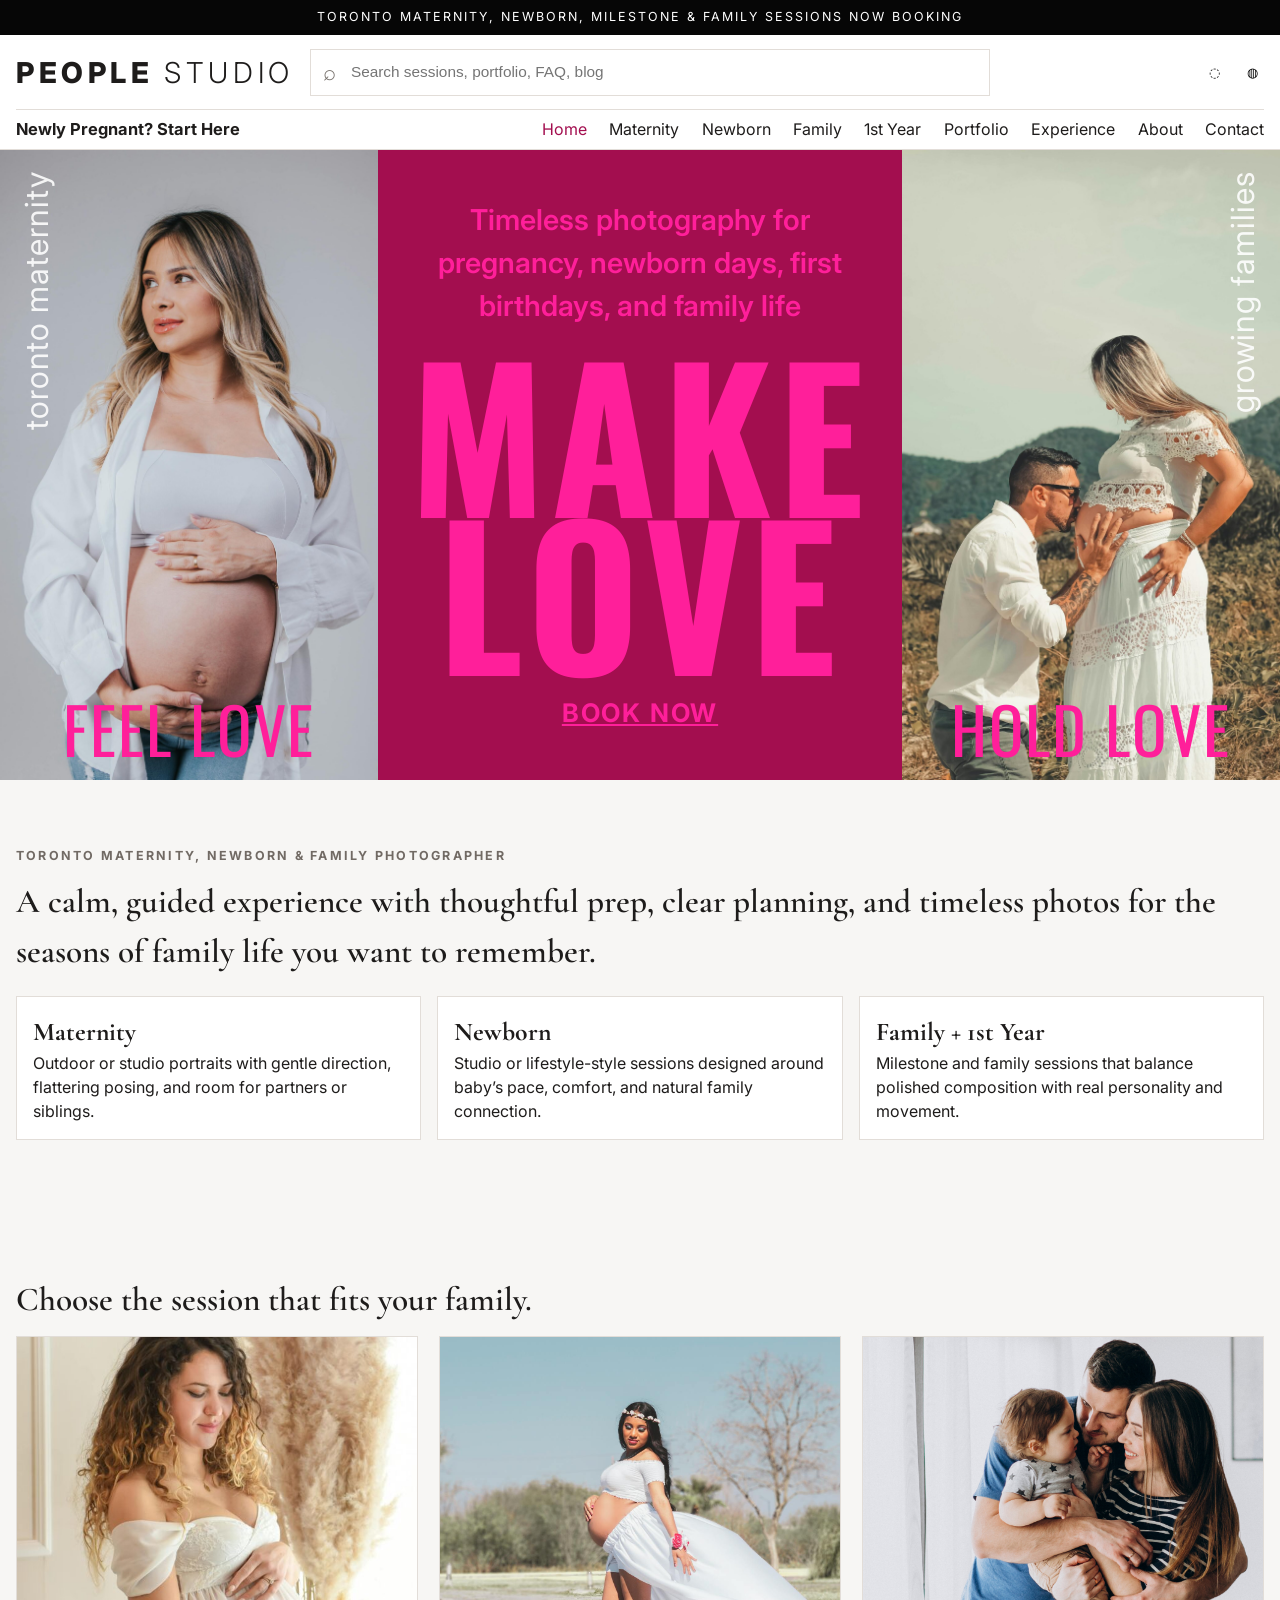
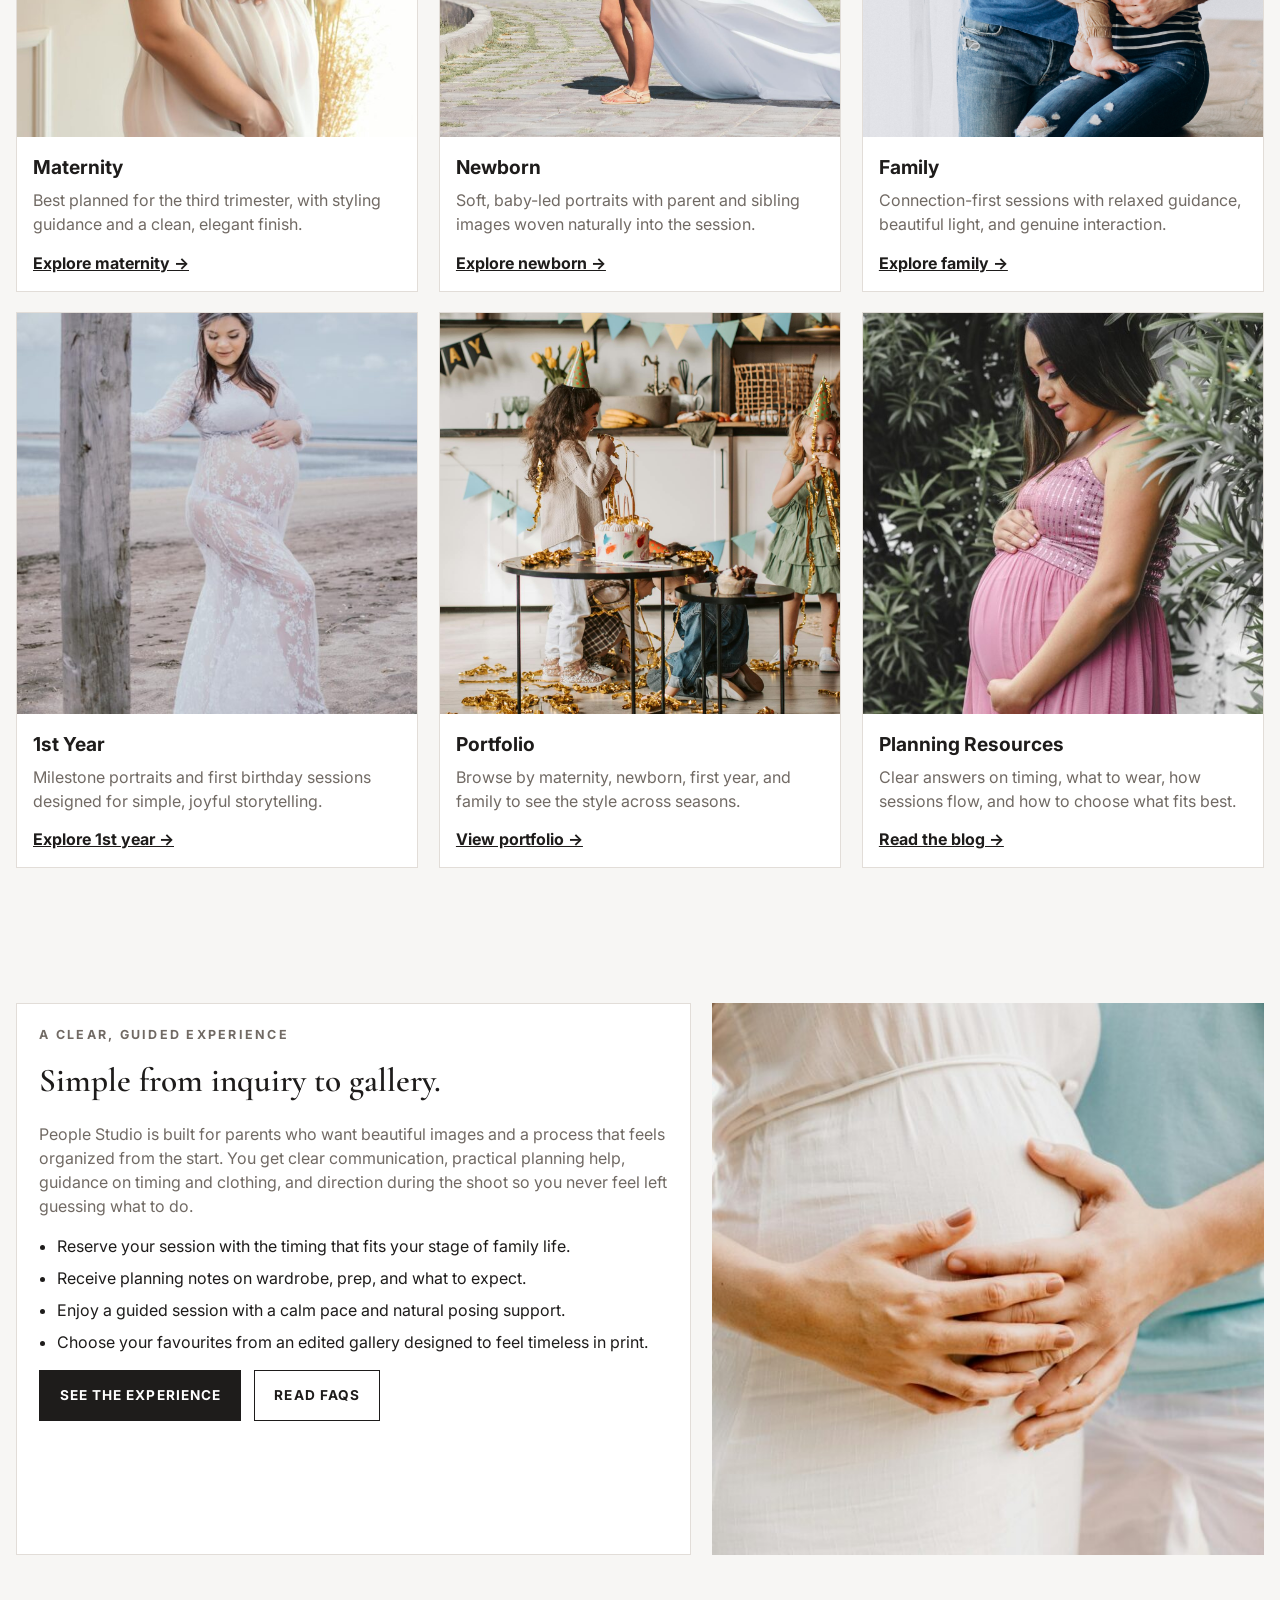
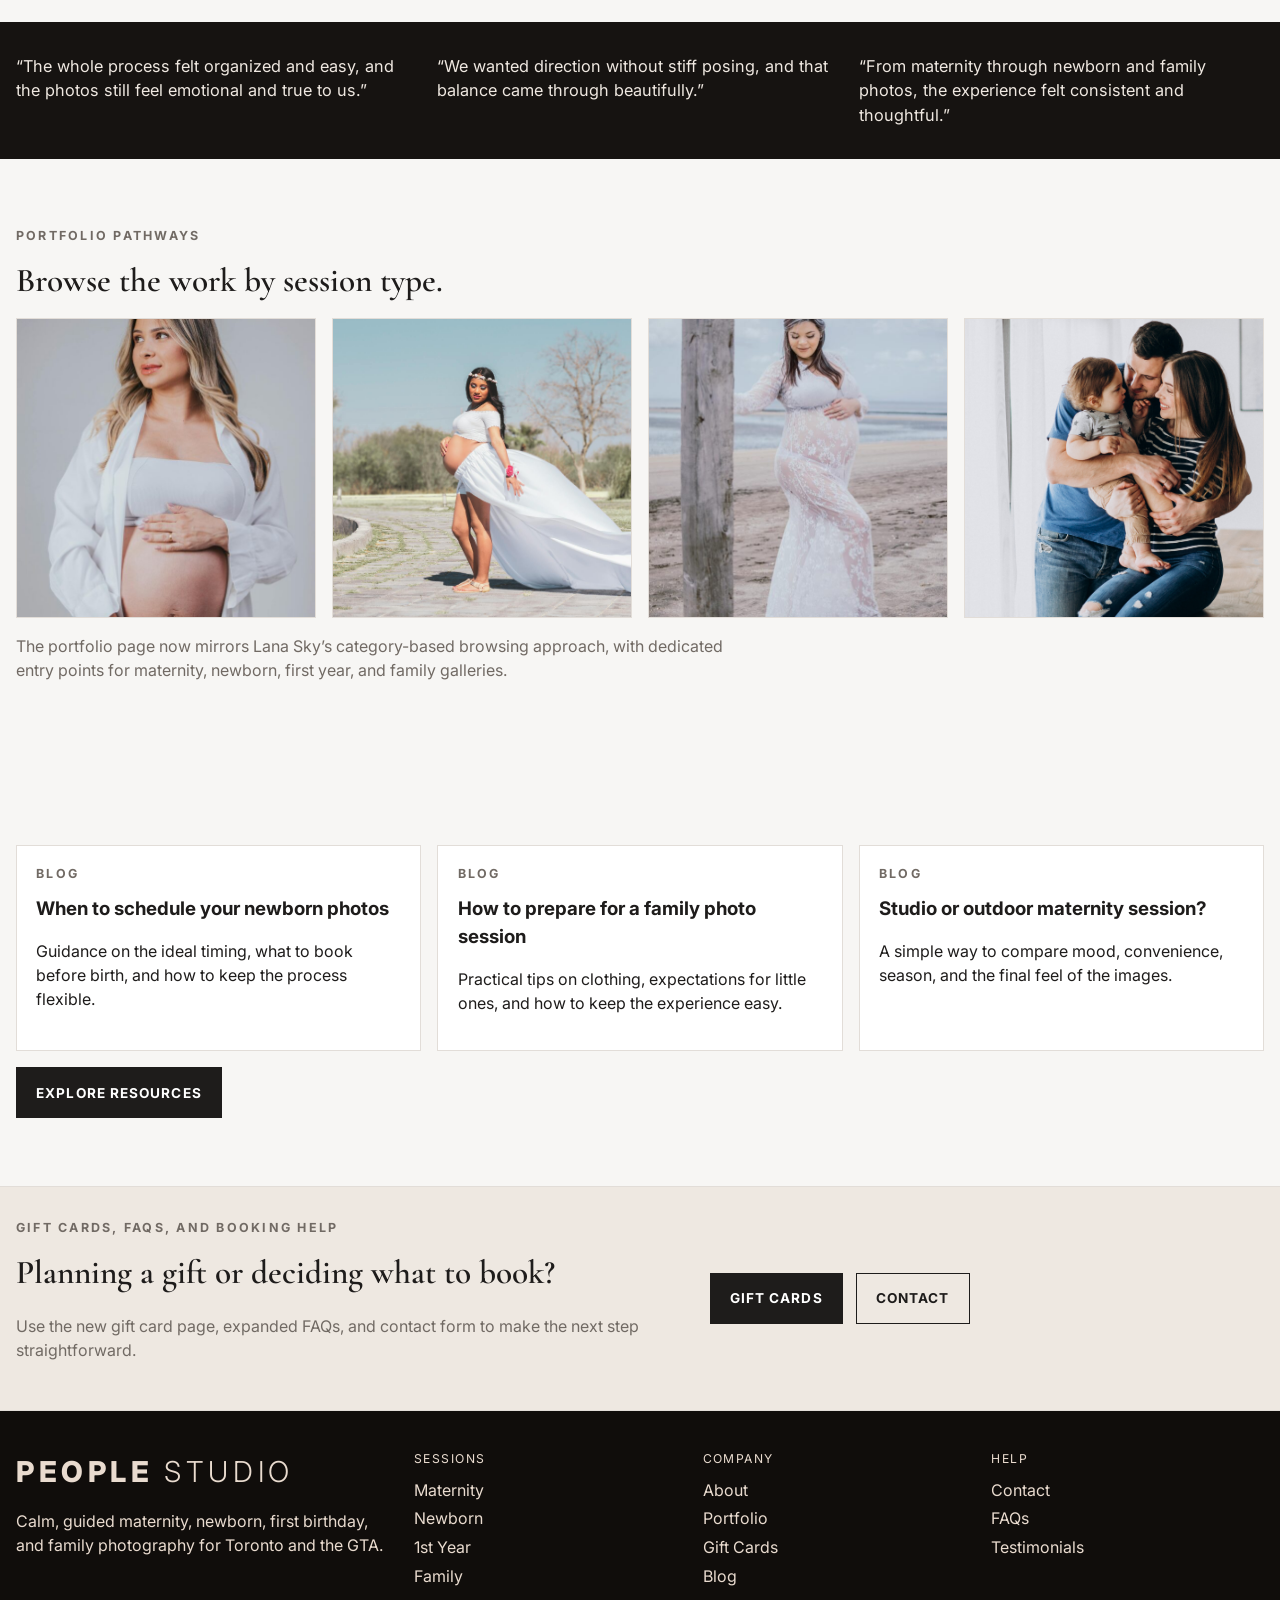
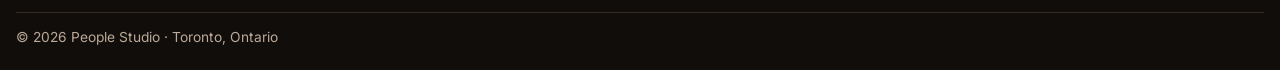
==== index.html @ 86d8a1f9 "initial commit" ====
<!doctype html>
<html lang="en">
<head>
  <meta charset="utf-8">
  <meta name="viewport" content="width=device-width,initial-scale=1">
  <title>People Studio | Toronto Maternity, Newborn & Family Photography</title>
  <link rel="preconnect" href="https://fonts.googleapis.com">
  <link rel="preconnect" href="https://fonts.gstatic.com" crossorigin>
  <link href="https://fonts.googleapis.com/css2?family=Cormorant+Garamond:wght@500;600;700&family=Inter:wght@400;500;600;700;800&family=Oswald:wght@500;600;700&display=swap" rel="stylesheet">
  <link rel="stylesheet" href="style.css">
</head>
<body>
<a class="skip-link" href="#main">Skip to content</a>
<div class="announcement">Toronto maternity, newborn, milestone & family sessions now booking</div>
<header class="site-header">
  <div class="container site-header__top">
    <a class="logo" href="index.html">People <span>Studio</span></a>
    <div class="search-wrap"><input type="search" placeholder="Search sessions, portfolio, FAQ, blog"></div>
    <div class="header-icons" aria-label="Quick links">
      <button aria-label="Account">◌</button>
      <button aria-label="Inquiries">◍</button>
    </div>
    <button class="nav-toggle" type="button" data-nav-toggle aria-expanded="false" aria-controls="mobile-nav">☰</button>
  </div>
  <div class="container site-header__bottom">
    <a class="start-here" href="experience.html">Newly Pregnant? Start Here</a>
    <nav class="primary-nav" aria-label="Primary"><a aria-current="page" href="index.html">Home</a><a href="maternity.html">Maternity</a><a href="newborn.html">Newborn</a><a href="family.html">Family</a><a href="first-birthday.html">1st Year</a><a href="portfolio.html">Portfolio</a><a href="experience.html">Experience</a><a href="about.html">About</a><a href="contact.html">Contact</a></nav>
  </div>
  <nav class="container mobile-nav" id="mobile-nav" data-mobile-nav aria-label="Mobile"><a href="index.html">Home</a><a href="maternity.html">Maternity</a><a href="newborn.html">Newborn</a><a href="family.html">Family</a><a href="first-birthday.html">1st Year</a><a href="portfolio.html">Portfolio</a><a href="experience.html">Experience</a><a href="about.html">About</a><a href="contact.html">Contact</a></nav>
</header>
<main id="main">

  <section class="mobile-hero" aria-label="Featured portraits" data-mobile-hero>
    <article class="mobile-hero__slide is-active" data-mobile-slide>
      <img src="assets/peoplestudiomaternityheader-1-scaled.jpg" alt="Expecting mother in ribbed dress">
      <div class="mobile-hero__overlay"><p class="mobile-hero__title">Feel Love</p><a href="contact.html">Book now</a></div>
    </article>
    <article class="mobile-hero__slide" data-mobile-slide>
      <img src="assets/peoplestudiomaternityheader-7-scaled.jpg" alt="Mother holding baby in blue dress">
      <div class="mobile-hero__overlay"><p class="mobile-hero__title">Hold Love</p><a href="contact.html">Book now</a></div>
    </article>
    <div class="mobile-hero__dots" aria-hidden="true"><span class="is-active" data-mobile-dot></span><span data-mobile-dot></span></div>
  </section>
  <section class="hero-triptych">
    <article class="hero-panel">
      <img src="assets/peoplestudiomaternityheader-1-scaled.jpg" alt="Maternity portrait of expecting mother">
      <span class="hero-side-label left">Toronto maternity</span>
      <div class="hero-bottom">Feel Love</div>
    </article>
    <article class="hero-center">
      <div class="hero-center__inner">
        <div class="hero-kicker">Timeless photography for pregnancy, newborn days, first birthdays, and family life</div>
        <h1 class="hero-title">Make<br>Love</h1>
        <a class="hero-cta" href="contact.html">Book now</a>
      </div>
    </article>
    <article class="hero-panel">
      <img src="assets/peoplestudiomaternityheader-7-scaled.jpg" alt="Mother holding toddler in flowing blue dress">
      <span class="hero-side-label right">Growing families</span>
      <div class="hero-bottom">Hold Love</div>
    </article>
  </section>
  <section class="section">
    <div class="container">
      <p class="kicker">Toronto maternity, newborn & family photographer</p>
      <h2 class="section-title">A calm, guided experience with thoughtful prep, clear planning, and timeless photos for the seasons of family life you want to remember.</h2>
      <div class="stats">
        <div class="stat"><strong>Maternity</strong> Outdoor or studio portraits with gentle direction, flattering posing, and room for partners or siblings.</div>
        <div class="stat"><strong>Newborn</strong> Studio or lifestyle-style sessions designed around baby’s pace, comfort, and natural family connection.</div>
        <div class="stat"><strong>Family + 1st Year</strong> Milestone and family sessions that balance polished composition with real personality and movement.</div>
      </div>
    </div>
  </section>
  <section class="section"><div class="container"><h2 class="section-title">Choose the session that fits your family.</h2><div class="service-grid">
    <article class="service-card"><img src="assets/peoplestudiomaternityheader-6-600x600.jpg" alt="Maternity photography"><div class="service-card__body"><h3>Maternity</h3><p>Best planned for the third trimester, with styling guidance and a clean, elegant finish.</p><a class="inline-link" href="maternity.html">Explore maternity →</a></div></article>
    <article class="service-card"><img src="assets/peoplestudiophotomain-2.jpg" alt="Newborn photography"><div class="service-card__body"><h3>Newborn</h3><p>Soft, baby-led portraits with parent and sibling images woven naturally into the session.</p><a class="inline-link" href="newborn.html">Explore newborn →</a></div></article>
    <article class="service-card"><img src="assets/peoplestudiofamily-32.jpg" alt="Family photography"><div class="service-card__body"><h3>Family</h3><p>Connection-first sessions with relaxed guidance, beautiful light, and genuine interaction.</p><a class="inline-link" href="family.html">Explore family →</a></div></article>
  </div><div class="service-grid" style="margin-top:1.3rem">
    <article class="service-card"><img src="assets/maternitypeoplestudio-3-600x600.jpg" alt="First birthday session"><div class="service-card__body"><h3>1st Year</h3><p>Milestone portraits and first birthday sessions designed for simple, joyful storytelling.</p><a class="inline-link" href="first-birthday.html">Explore 1st year →</a></div></article>
    <article class="service-card"><img src="assets/peoplestudiofamilyphotos-2.jpg" alt="Portfolio gallery"><div class="service-card__body"><h3>Portfolio</h3><p>Browse by maternity, newborn, first year, and family to see the style across seasons.</p><a class="inline-link" href="portfolio.html">View portfolio →</a></div></article>
    <article class="service-card"><img src="assets/maternitypeoplestudio-4-600x600.jpg" alt="Planning guide"><div class="service-card__body"><h3>Planning Resources</h3><p>Clear answers on timing, what to wear, how sessions flow, and how to choose what fits best.</p><a class="inline-link" href="blog.html">Read the blog →</a></div></article>
  </div></div></section>
  <section class="section"><div class="container split"><article class="panel"><p class="kicker">A clear, guided experience</p><h2 class="section-title">Simple from inquiry to gallery.</h2><p>People Studio is built for parents who want beautiful images and a process that feels organized from the start. You get clear communication, practical planning help, guidance on timing and clothing, and direction during the shoot so you never feel left guessing what to do.</p><ul class="bullets"><li>Reserve your session with the timing that fits your stage of family life.</li><li>Receive planning notes on wardrobe, prep, and what to expect.</li><li>Enjoy a guided session with a calm pace and natural posing support.</li><li>Choose your favourites from an edited gallery designed to feel timeless in print.</li></ul><div class="btn-row" style="margin-top:1rem"><a class="btn" href="experience.html">See the experience</a><a class="btn-secondary" href="faq.html">Read FAQs</a></div></article><img src="assets/peoplestudiomaternityheader-4-600x600.jpg" alt="People Studio photography experience"></div></section>
  <section class="quote-band"><div class="container quote-grid"><blockquote>“The whole process felt organized and easy, and the photos still feel emotional and true to us.”</blockquote><blockquote>“We wanted direction without stiff posing, and that balance came through beautifully.”</blockquote><blockquote>“From maternity through newborn and family photos, the experience felt consistent and thoughtful.”</blockquote></div></section>
  <section class="section"><div class="container"><p class="kicker">Portfolio pathways</p><h2 class="section-title">Browse the work by session type.</h2><div class="gallery-strip"><a href="portfolio.html"><img src="assets/peoplestudiomaternityheader-1-600x600.jpg" alt="Maternity portfolio"></a><a href="portfolio.html"><img src="assets/peoplestudiophotomain-2.jpg" alt="Newborn portfolio"></a><a href="portfolio.html"><img src="assets/maternitypeoplestudio-3-600x600.jpg" alt="First year portfolio"></a><a href="portfolio.html"><img src="assets/peoplestudiofamily-32.jpg" alt="Family portfolio"></a></div><p class="section-copy" style="margin-top:1rem">The portfolio page now mirrors Lana Sky’s category-based browsing approach, with dedicated entry points for maternity, newborn, first year, and family galleries.</p></div></section>
  <section class="section"><div class="container blog-grid"><article class="blog-card"><p class="kicker">Blog</p><h3>When to schedule your newborn photos</h3><p>Guidance on the ideal timing, what to book before birth, and how to keep the process flexible.</p></article><article class="blog-card"><p class="kicker">Blog</p><h3>How to prepare for a family photo session</h3><p>Practical tips on clothing, expectations for little ones, and how to keep the experience easy.</p></article><article class="blog-card"><p class="kicker">Blog</p><h3>Studio or outdoor maternity session?</h3><p>A simple way to compare mood, convenience, season, and the final feel of the images.</p></article></div><div class="container btn-row" style="margin-top:1rem"><a class="btn" href="blog.html">Explore resources</a></div></section>
  <section class="cta-band"><div class="container"><div><p class="kicker">Gift cards, FAQs, and booking help</p><h2 class="section-title">Planning a gift or deciding what to book?</h2><p class="muted">Use the new gift card page, expanded FAQs, and contact form to make the next step straightforward.</p></div><div class="btn-row"><a class="btn" href="gift-cards.html">Gift cards</a><a class="btn-secondary" href="contact.html">Contact</a></div></div></section>

</main>
<footer class="site-footer">
  <div class="container footer-grid">
    <div>
      <a class="logo" href="index.html">People <span>Studio</span></a>
      <p>Calm, guided maternity, newborn, first birthday, and family photography for Toronto and the GTA.</p>
    </div>
    <div>
      <p class="footer-title">Sessions</p>
      <a class="footer-link" href="maternity.html">Maternity</a>
      <a class="footer-link" href="newborn.html">Newborn</a>
      <a class="footer-link" href="first-birthday.html">1st Year</a>
      <a class="footer-link" href="family.html">Family</a>
    </div>
    <div>
      <p class="footer-title">Company</p>
      <a class="footer-link" href="about.html">About</a>
      <a class="footer-link" href="portfolio.html">Portfolio</a>
      <a class="footer-link" href="gift-cards.html">Gift Cards</a>
      <a class="footer-link" href="blog.html">Blog</a>
    </div>
    <div>
      <p class="footer-title">Help</p>
      <a class="footer-link" href="contact.html">Contact</a>
      <a class="footer-link" href="faq.html">FAQs</a>
      <a class="footer-link" href="testimonials.html">Testimonials</a>
    </div>
  </div>
  <div class="container footer-bottom">© 2026 People Studio · Toronto, Ontario</div>
</footer>
<script src="app.js"></script>
</body>
</html>
---- style.css ----
:root {
  --bg: #f7f6f4;
  --surface: #ffffff;
  --text: #1e1c1b;
  --muted: #716a64;
  --line: #e2ddd8;
  --black: #060606;
  --hero: #a30e4f;
  --hero-accent: #ff1f9a;
  --max: 1380px;
  --font-ui: "Inter", "Helvetica Neue", Arial, sans-serif;
  --font-display: "Oswald", "Arial Narrow", sans-serif;
}

* { box-sizing: border-box; }
html, body { margin: 0; padding: 0; }
body {
  font-family: var(--font-ui);
  color: var(--text);
  background: var(--bg);
  line-height: 1.5;
}
img { width: 100%; display: block; object-fit: cover; }
a { color: inherit; text-decoration: none; }

.container { width: min(calc(100% - 2rem), var(--max)); margin: 0 auto; }

.skip-link {
  position: absolute;
  left: -9999px;
  top: 0;
  background: #fff;
  color: #000;
  padding: .5rem .75rem;
}
.skip-link:focus { left: .5rem; z-index: 200; }

.announcement {
  background: var(--black);
  color: #fff;
  text-align: center;
  font-size: .78rem;
  letter-spacing: .16em;
  text-transform: uppercase;
  padding: .52rem .8rem;
}

.site-header { background: #fff; border-bottom: 1px solid var(--line); position: sticky; top: 0; z-index: 50; }
.site-header__top {
  display: grid;
  grid-template-columns: auto 1fr auto;
  gap: 1rem;
  align-items: center;
  min-height: 4.6rem;
}
.logo {
  font-size: 1.8rem;
  font-weight: 800;
  letter-spacing: .16em;
  text-transform: uppercase;
  white-space: nowrap;
}
.logo span { font-weight: 300; }
.search-wrap { position: relative; max-width: 680px; width: 100%; }
.search-wrap input {
  width: 100%;
  border: 1px solid var(--line);
  padding: .85rem 1rem .85rem 2.5rem;
  font-size: .96rem;
}
.search-wrap::before {
  content: "⌕";
  position: absolute;
  left: .82rem;
  top: .44rem;
  font-size: 1.35rem;
  color: #76706b;
}
.header-icons { display: flex; gap: .95rem; font-size: 1.2rem; }
.header-icons button { border: 0; background: transparent; cursor: pointer; }

.site-header__bottom {
  display: flex;
  justify-content: space-between;
  align-items: center;
  min-height: 2.5rem;
  border-top: 1px solid var(--line);
}
.start-here { font-size: 1.03rem; font-weight: 700; }
.primary-nav { display: flex; gap: 1.4rem; font-size: 1rem; }
.primary-nav a { padding: .45rem 0; }
.primary-nav a:hover, .primary-nav a[aria-current="page"] { color: #a30e4f; }
.nav-toggle { display: none; background: transparent; border: 0; font-size: 1.5rem; }
.mobile-nav { display: none; border-top: 1px solid var(--line); }
.mobile-nav.open { display: block; }
.mobile-nav a { display: block; padding: .75rem 0; border-bottom: 1px solid var(--line); }


.mobile-hero { display: none; position: relative; background: #efefef; }
.mobile-hero__slide { display: none; position: relative; }
.mobile-hero__slide.is-active { display: block; }
.mobile-hero__slide img { width: 100%; aspect-ratio: 4 / 5.6; object-fit: cover; }
.mobile-hero__overlay {
  position: absolute;
  left: 0;
  right: 0;
  bottom: 1.3rem;
  text-align: center;
}
.mobile-hero__title {
  margin: 0 0 .35rem;
  font-family: var(--font-display);
  font-size: clamp(3.5rem, 15vw, 5.8rem);
  color: var(--hero-accent);
  line-height: .9;
  text-transform: uppercase;
}
.mobile-hero__overlay a {
  color: #fff;
  text-transform: uppercase;
  font-size: 1.2rem;
  letter-spacing: .06em;
  text-decoration: underline;
  font-weight: 700;
}
.mobile-hero__dots {
  position: absolute;
  left: 0;
  right: 0;
  bottom: .45rem;
  display: flex;
  justify-content: center;
  gap: .35rem;
}
.mobile-hero__dots span {
  width: 7px;
  height: 7px;
  border-radius: 50%;
  background: rgba(255,255,255,.55);
}
.mobile-hero__dots span.is-active { background: #fff; }

.hero-triptych {
  display: grid;
  grid-template-columns: 1fr 1fr 1fr;
  min-height: clamp(460px, 70vh, 760px);
}
.hero-panel { position: relative; }
.hero-panel img { height: 100%; }
.hero-side-label {
  position: absolute;
  top: 1.3rem;
  font-size: 2rem;
  color: rgba(255,255,255,.88);
  writing-mode: vertical-rl;
  transform: rotate(180deg);
  text-transform: lowercase;
  letter-spacing: .03em;
}
.hero-side-label.left { left: .8rem; }
.hero-side-label.right { right: .8rem; }
.hero-bottom {
  position: absolute;
  bottom: 1.3rem;
  left: 0;
  right: 0;
  text-align: center;
  font-family: var(--font-display);
  font-size: clamp(3.1rem, 5vw, 5.5rem);
  line-height: .95;
  letter-spacing: .03em;
  color: var(--hero-accent);
  text-transform: uppercase;
}

.hero-center {
  background: var(--hero);
  color: var(--hero-accent);
  display: grid;
  place-items: center;
  text-align: center;
  padding: 2rem;
}
.hero-center__inner { display: grid; gap: 1.6rem; }
.hero-kicker { font-size: 1.8rem; font-weight: 600; }
.hero-title {
  margin: 0;
  font-family: var(--font-display);
  font-size: clamp(7rem, 15vw, 13rem);
  line-height: .82;
  text-transform: uppercase;
  letter-spacing: .03em;
}
.hero-cta {
  font-size: 1.6rem;
  letter-spacing: .07em;
  text-transform: uppercase;
  text-decoration: underline;
  font-weight: 700;
}

.section { padding: 4.2rem 0; }
.section-title {
  margin: 0 0 .7rem;
  font-size: clamp(1.7rem, 2.6vw, 2.9rem);
  font-family: "Cormorant Garamond", Georgia, serif;
  font-weight: 600;
}
.section-copy { color: var(--muted); max-width: 72ch; margin-bottom: 1.8rem; }

.service-grid { display: grid; grid-template-columns: repeat(3, 1fr); gap: 1.3rem; }
.service-card {
  background: var(--surface);
  border: 1px solid var(--line);
}
.service-card img { aspect-ratio: 1 / 1; }
.service-card__body { padding: 1rem; }
.service-card h3 { margin: 0 0 .4rem; font-size: 1.2rem; }
.service-card p { color: var(--muted); margin: 0 0 .9rem; }
.inline-link { font-weight: 700; text-decoration: underline; }

.split {
  display: grid;
  grid-template-columns: 1.1fr .9fr;
  gap: 1.3rem;
}
.panel {
  background: #fff;
  border: 1px solid var(--line);
  padding: 1.4rem;
}
.panel p { color: var(--muted); }
.bullets { margin: 1rem 0 0; padding-left: 1.1rem; }
.bullets li { margin-bottom: .5rem; }

.quote-band {
  background: #161311;
  color: #efe8e1;
  padding: 2rem 0;
}
.quote-grid { display: grid; grid-template-columns: repeat(3, 1fr); gap: 1rem; }
.quote-grid blockquote { margin: 0; font-size: 1.02rem; }

.site-footer {
  background: #100d0b;
  color: #e9dbcf;
  padding: 2.4rem 0 1.4rem;
}
.footer-grid { display: grid; grid-template-columns: 1.4fr 1fr 1fr 1fr; gap: 1rem; }
.footer-title { text-transform: uppercase; letter-spacing: .12em; font-size: .76rem; margin: 0 0 .6rem; }
.footer-link { display: block; margin: .3rem 0; color: #e9dbcf; }
.footer-bottom { border-top: 1px solid #332a25; margin-top: 1.2rem; padding-top: .9rem; color: #bca998; font-size: .86rem; }

.page-hero {
  background: #f0ece7;
  border-bottom: 1px solid var(--line);
}
.page-hero .container { display: grid; grid-template-columns: 1fr 1fr; gap: 1rem; align-items: center; padding: 2rem 0; }
.page-hero img { border: 1px solid var(--line); }
.page-hero h1 { margin: 0 0 .8rem; font-size: clamp(2rem, 3.4vw, 3.3rem); }

.contact-form { background: #fff; border: 1px solid var(--line); padding: 1rem; }
.form-grid { display: grid; grid-template-columns: 1fr 1fr; gap: .8rem; }
.contact-form label { display: block; font-size: .9rem; margin-bottom: .9rem; }
.contact-form input, .contact-form textarea, .contact-form select {
  width: 100%;
  border: 1px solid #d9d3cc;
  padding: .72rem;
  margin-top: .3rem;
  font: inherit;
}
.btn {
  display: inline-block;
  border: 1px solid #100d0b;
  background: #100d0b;
  color: #fff;
  text-transform: uppercase;
  letter-spacing: .08em;
  font-size: .82rem;
  padding: .74rem 1rem;
}

@media (max-width: 1100px) {
  .site-header__top { grid-template-columns: auto 1fr auto auto; }
  .nav-toggle { display: block; }
  .site-header__bottom { display: none; }
  
.hero-triptych { min-height: 500px; }
  .hero-kicker { font-size: 1.2rem; }
}

@media (max-width: 840px) {
  .search-wrap { display: none; }
  .mobile-hero { display: block; }
  .hero-triptych { display: none; }
  .site-header__top { grid-template-columns: auto 1fr auto; }

.hero-triptych { grid-template-columns: 1fr; }
  .hero-panel { min-height: 360px; }
  .hero-center { min-height: 360px; }
  .hero-side-label { font-size: 1.3rem; }
  .hero-title { font-size: clamp(4rem, 16vw, 7rem); }
  .hero-cta { font-size: 1rem; }
  .service-grid, .split, .quote-grid, .footer-grid, .page-hero .container, .form-grid { grid-template-columns: 1fr; }
}

.kicker{font-size:.78rem;letter-spacing:.18em;text-transform:uppercase;color:var(--muted);margin:0 0 .7rem;font-weight:700}
.btn,.btn-secondary{display:inline-block;padding:.9rem 1.2rem;border:1px solid var(--text);text-transform:uppercase;letter-spacing:.08em;font-size:.85rem;font-weight:700}
.btn{background:var(--text);color:#fff}
.btn-secondary{background:transparent}
.btn-row{display:flex;gap:.8rem;flex-wrap:wrap}
.muted{color:var(--muted)}
.stats{display:grid;grid-template-columns:repeat(3,1fr);gap:1rem;margin-top:1.2rem}
.stat{background:#fff;border:1px solid var(--line);padding:1rem}
.stat strong{display:block;font-size:1.6rem;font-family:"Cormorant Garamond",Georgia,serif}
.blog-grid,.faq-grid{display:grid;grid-template-columns:repeat(3,1fr);gap:1rem}
.blog-card,.faq-card{background:#fff;border:1px solid var(--line);padding:1.2rem}
.blog-card h3,.faq-card h3{margin:.2rem 0 .5rem}
.gallery-strip{display:grid;grid-template-columns:repeat(4,1fr);gap:1rem}
.gallery-strip img{aspect-ratio:1/1;border:1px solid var(--line)}
.cta-band{background:#eee8e1;border-top:1px solid var(--line);border-bottom:1px solid var(--line)}
.cta-band .container{display:grid;grid-template-columns:1.1fr .9fr;gap:1rem;align-items:center;padding:2rem 0}
.contact-form,.stack{display:grid;gap:1rem}
.form-grid{display:grid;grid-template-columns:1fr 1fr;gap:1rem}
.contact-form label{display:grid;gap:.4rem;font-size:.95rem}
.contact-form input,.contact-form select,.contact-form textarea{padding:.85rem 1rem;border:1px solid var(--line);font:inherit;background:#fff}
.cards-2{display:grid;grid-template-columns:repeat(2,1fr);gap:1rem}
.steps{counter-reset:step}
.step{background:#fff;border:1px solid var(--line);padding:1.2rem}
.step h3{margin:.2rem 0 .5rem}
@media (max-width: 900px){
  .service-grid,.quote-grid,.footer-grid,.gallery-strip,.blog-grid,.faq-grid,.stats,.cards-2,.cta-band .container,.split,.page-hero .container{grid-template-columns:1fr}
  .form-grid{grid-template-columns:1fr}
}
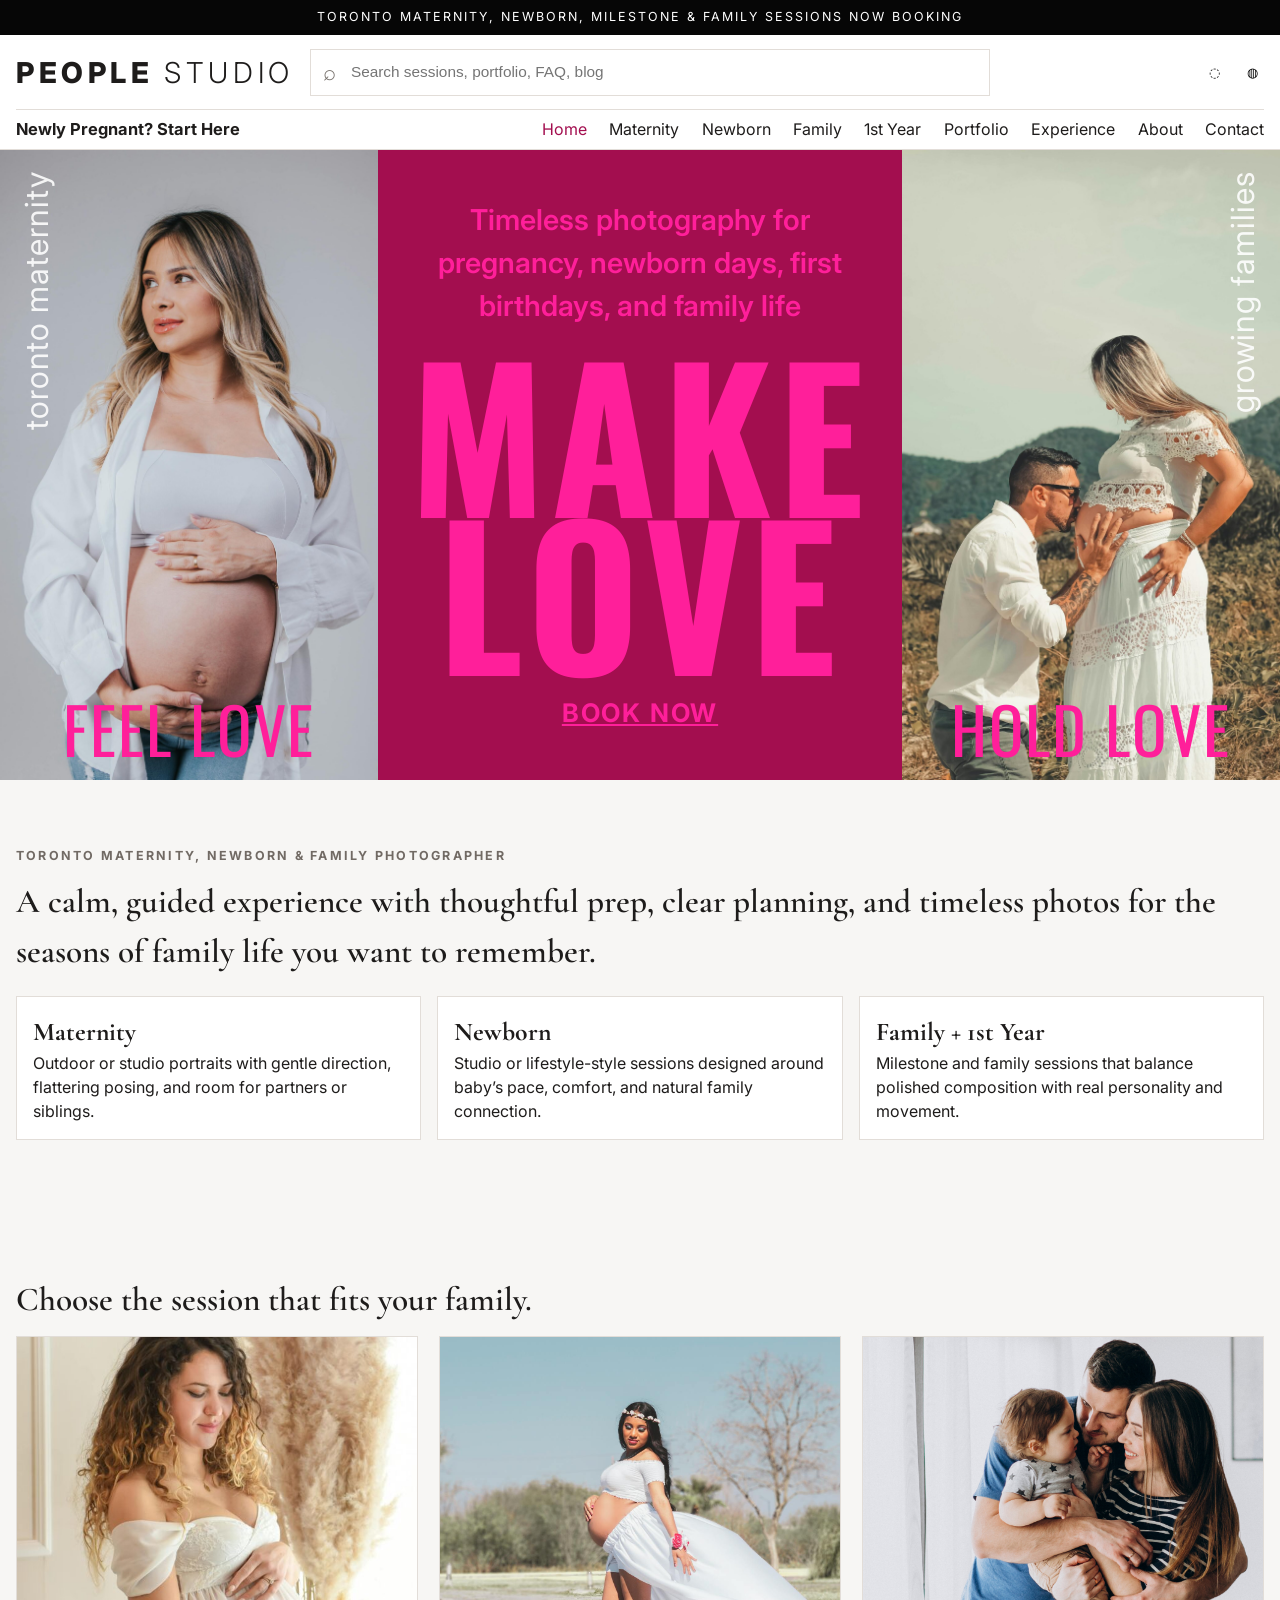
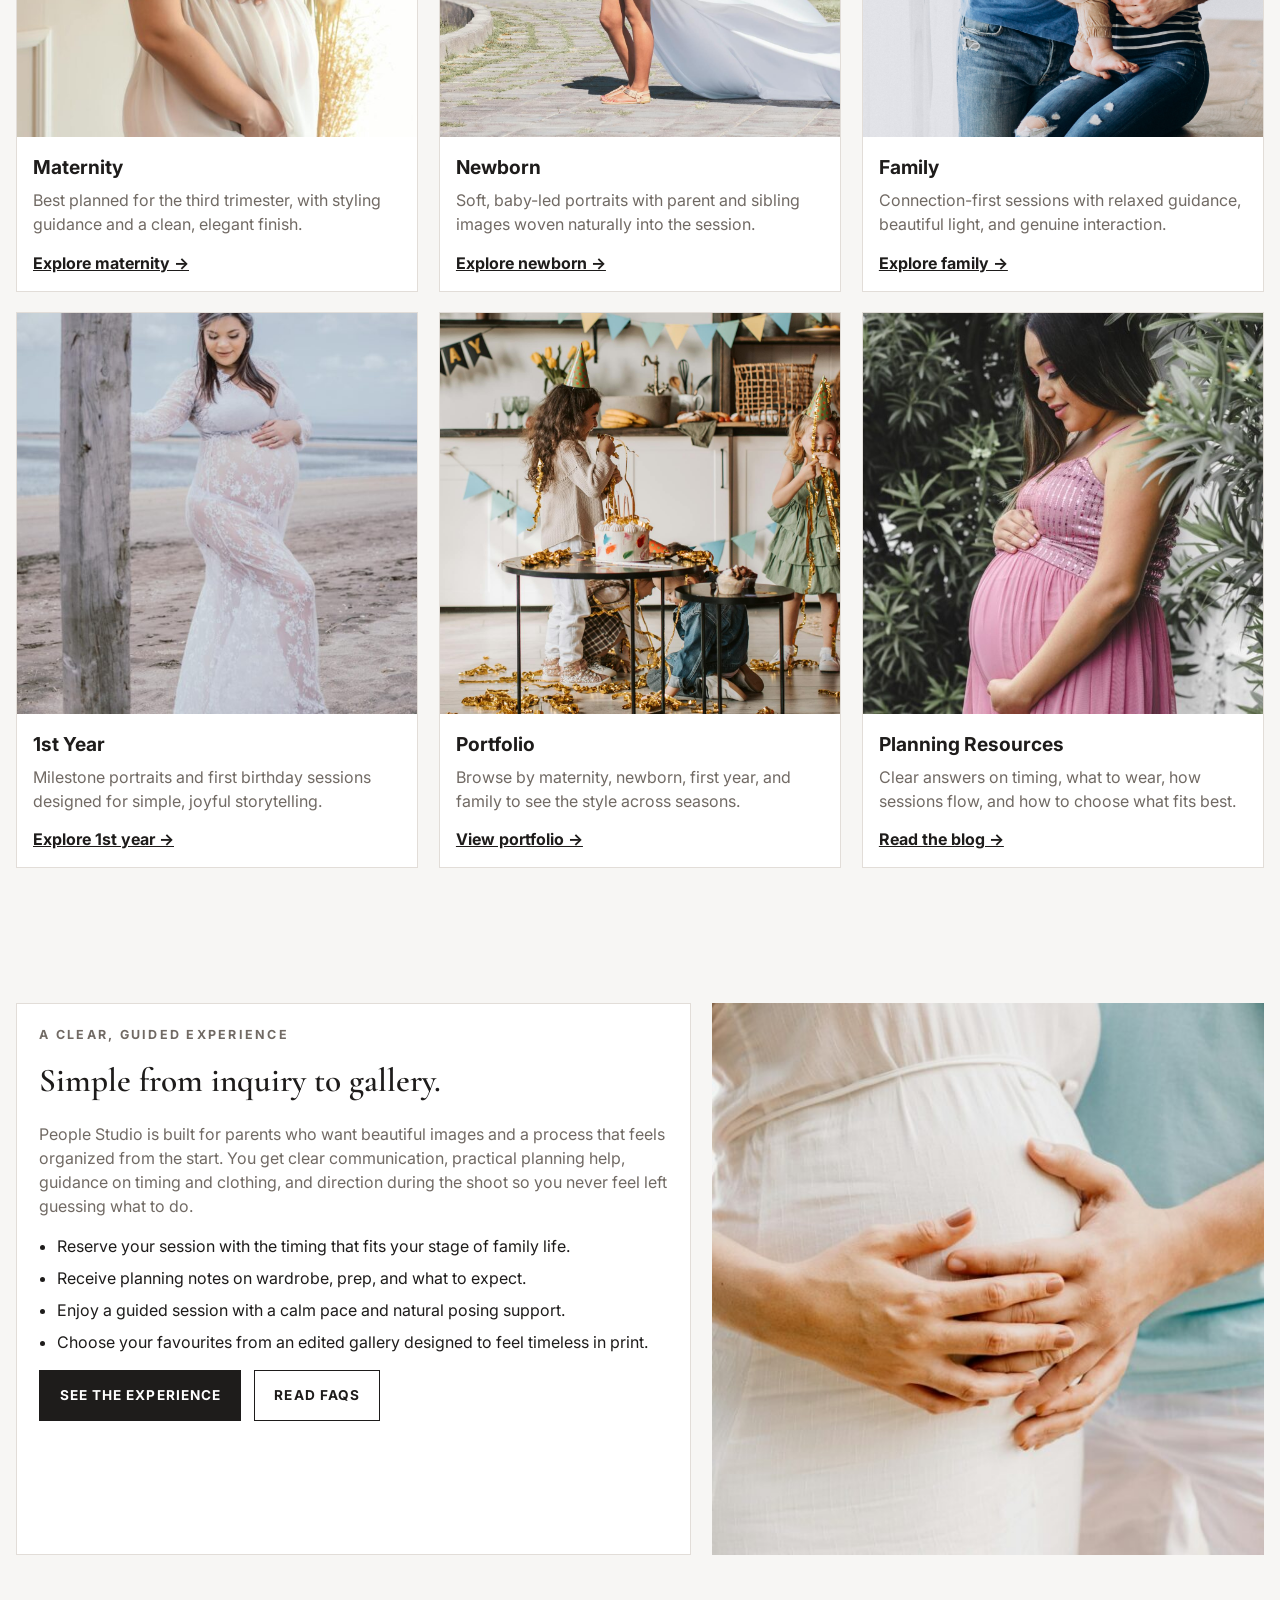
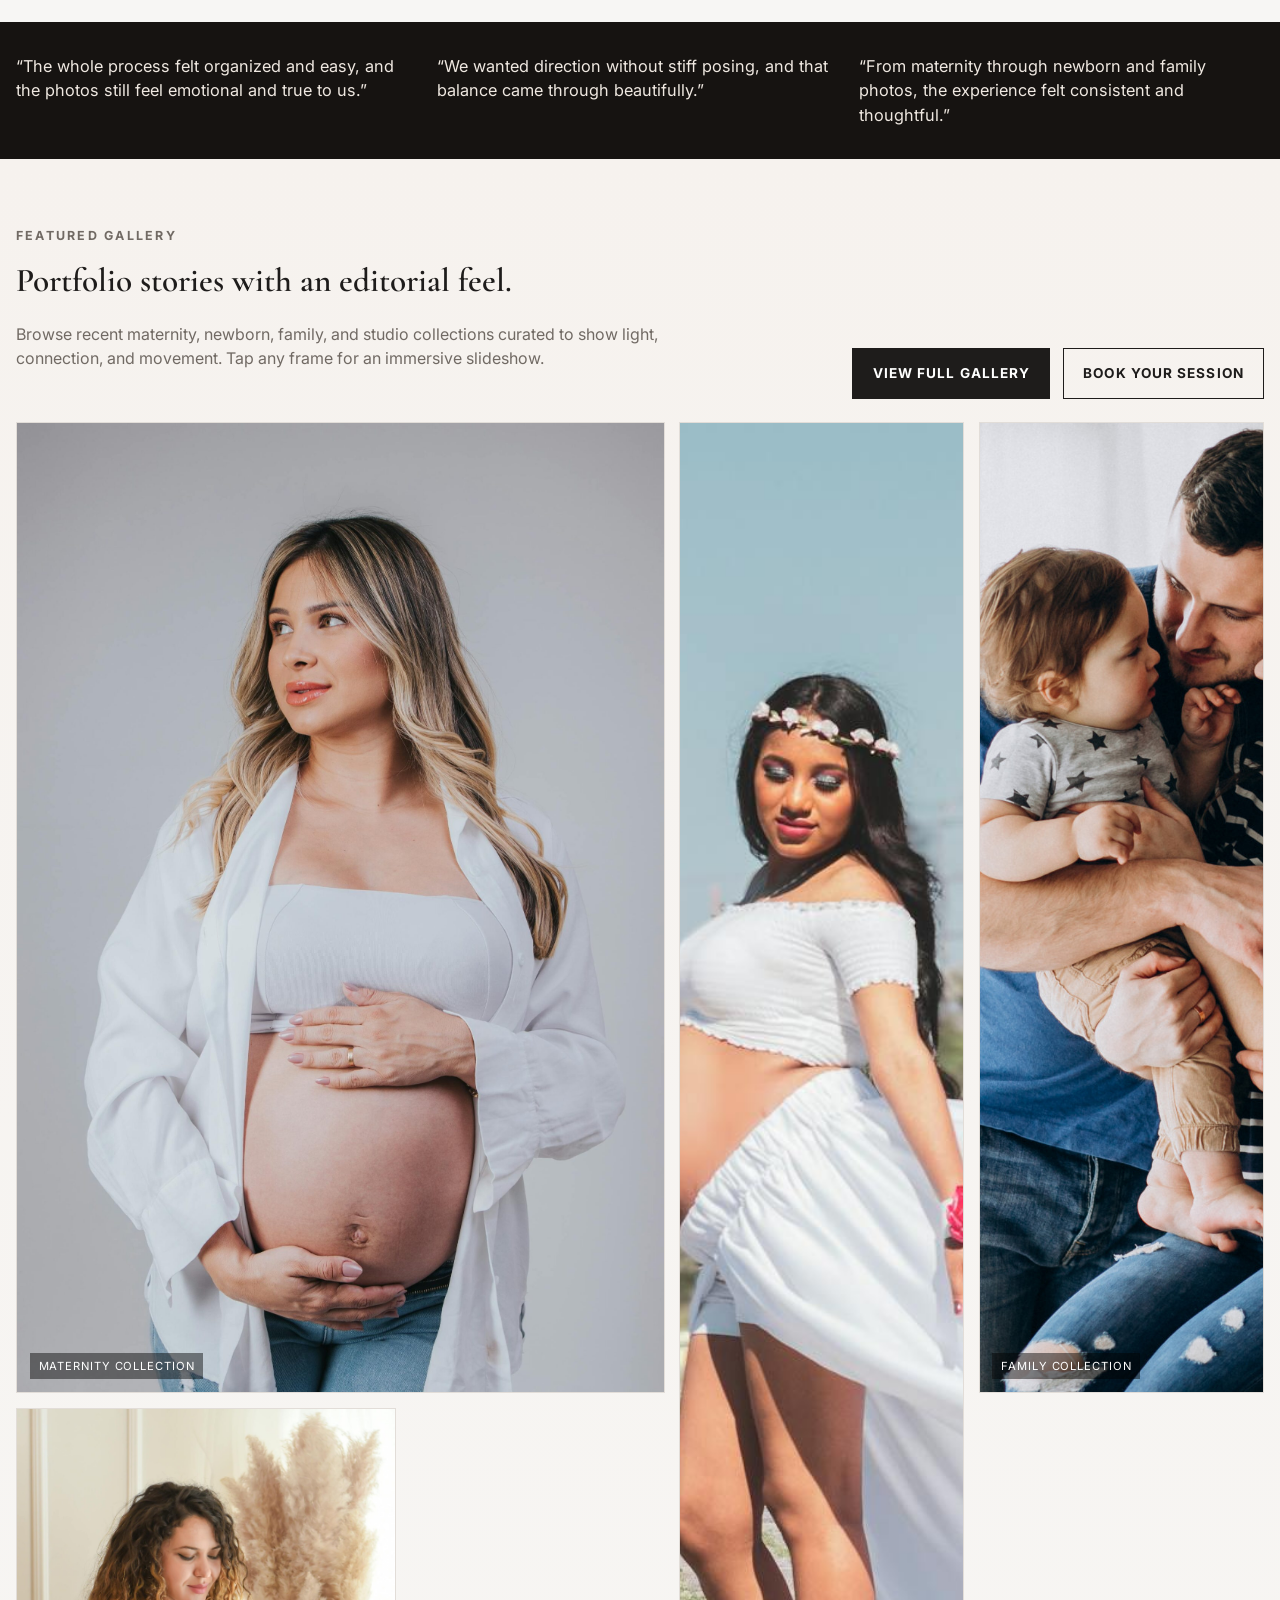
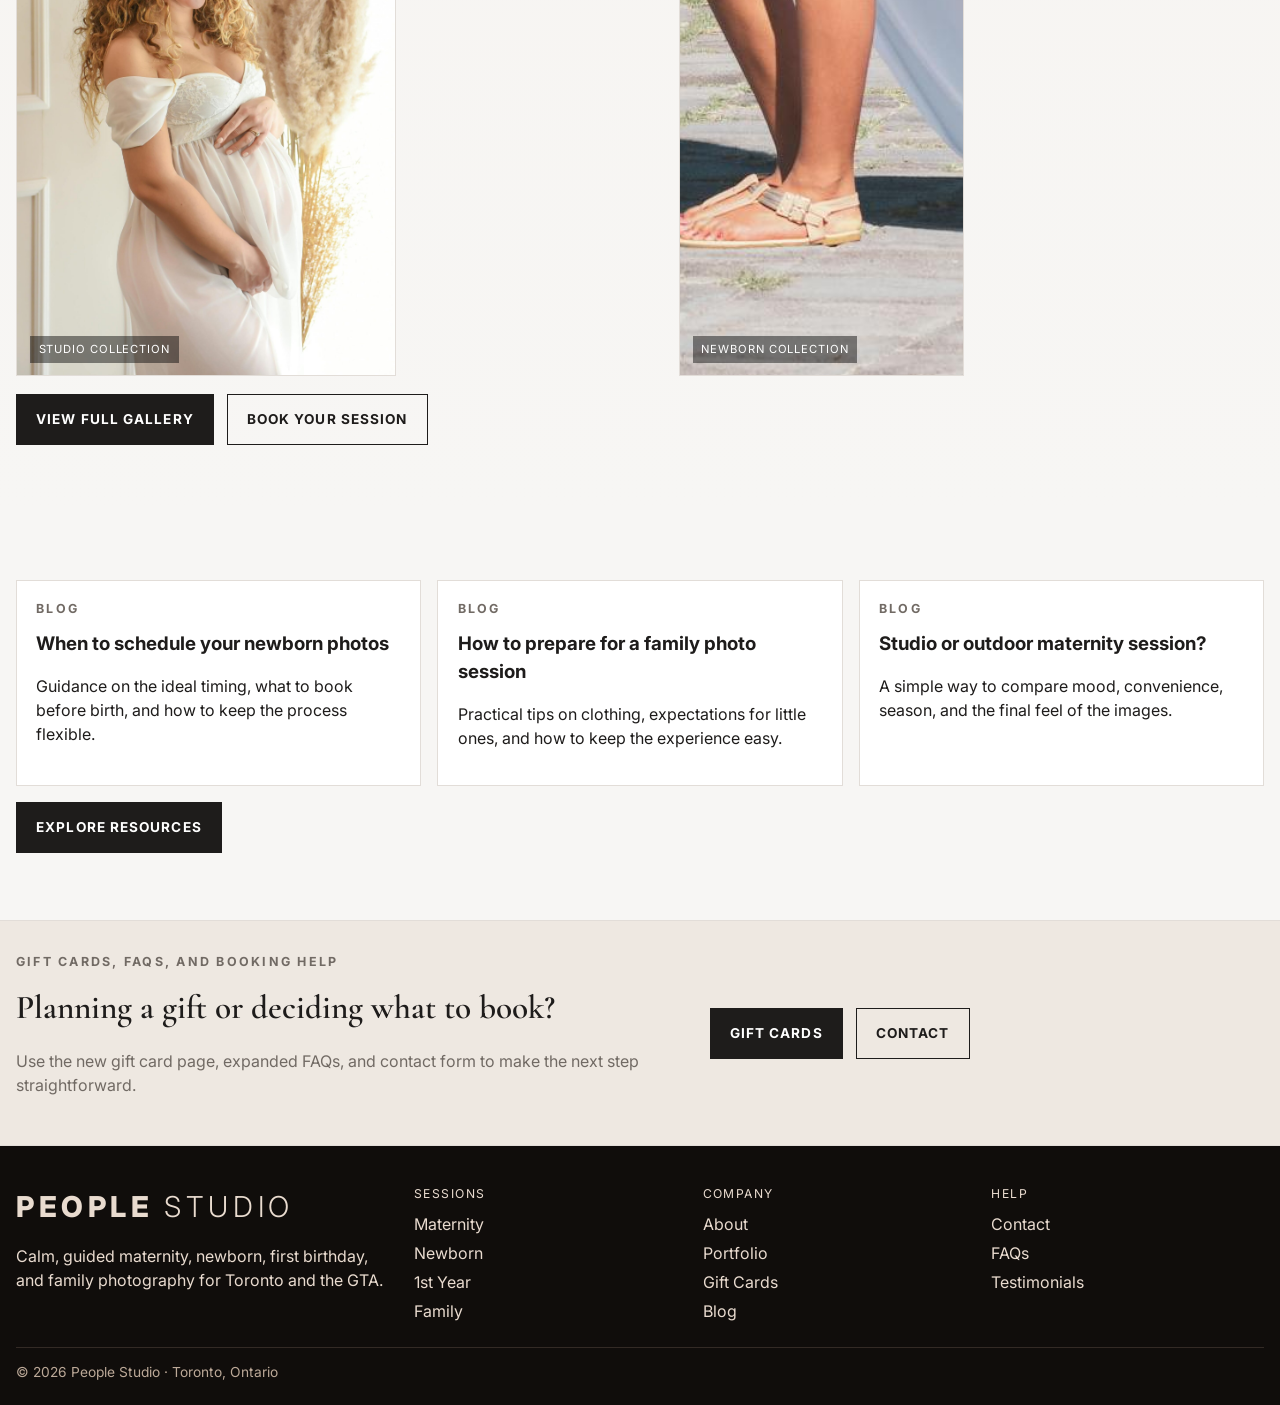
==== commit 283e929c: "Redesign site gallery with editorial layout and lightbox UX" ====
--- a/index.html
+++ b/index.html
@@ -82,7 +82,43 @@
   </div></div></section>
   <section class="section"><div class="container split"><article class="panel"><p class="kicker">A clear, guided experience</p><h2 class="section-title">Simple from inquiry to gallery.</h2><p>People Studio is built for parents who want beautiful images and a process that feels organized from the start. You get clear communication, practical planning help, guidance on timing and clothing, and direction during the shoot so you never feel left guessing what to do.</p><ul class="bullets"><li>Reserve your session with the timing that fits your stage of family life.</li><li>Receive planning notes on wardrobe, prep, and what to expect.</li><li>Enjoy a guided session with a calm pace and natural posing support.</li><li>Choose your favourites from an edited gallery designed to feel timeless in print.</li></ul><div class="btn-row" style="margin-top:1rem"><a class="btn" href="experience.html">See the experience</a><a class="btn-secondary" href="faq.html">Read FAQs</a></div></article><img src="assets/peoplestudiomaternityheader-4-600x600.jpg" alt="People Studio photography experience"></div></section>
   <section class="quote-band"><div class="container quote-grid"><blockquote>“The whole process felt organized and easy, and the photos still feel emotional and true to us.”</blockquote><blockquote>“We wanted direction without stiff posing, and that balance came through beautifully.”</blockquote><blockquote>“From maternity through newborn and family photos, the experience felt consistent and thoughtful.”</blockquote></div></section>
-  <section class="section"><div class="container"><p class="kicker">Portfolio pathways</p><h2 class="section-title">Browse the work by session type.</h2><div class="gallery-strip"><a href="portfolio.html"><img src="assets/peoplestudiomaternityheader-1-600x600.jpg" alt="Maternity portfolio"></a><a href="portfolio.html"><img src="assets/peoplestudiophotomain-2.jpg" alt="Newborn portfolio"></a><a href="portfolio.html"><img src="assets/maternitypeoplestudio-3-600x600.jpg" alt="First year portfolio"></a><a href="portfolio.html"><img src="assets/peoplestudiofamily-32.jpg" alt="Family portfolio"></a></div><p class="section-copy" style="margin-top:1rem">The portfolio page now mirrors Lana Sky’s category-based browsing approach, with dedicated entry points for maternity, newborn, first year, and family galleries.</p></div></section>
+  <section class="section gallery-feature">
+    <div class="container">
+      <div class="gallery-feature__head">
+        <div>
+          <p class="kicker">Featured Gallery</p>
+          <h2 class="section-title">Portfolio stories with an editorial feel.</h2>
+          <p class="section-copy">Browse recent maternity, newborn, family, and studio collections curated to show light, connection, and movement. Tap any frame for an immersive slideshow.</p>
+        </div>
+        <div class="btn-row">
+          <a class="btn" href="portfolio.html">View Full Gallery</a>
+          <a class="btn-secondary" href="contact.html">Book Your Session</a>
+        </div>
+      </div>
+      <div class="featured-mosaic" aria-label="Featured portfolio preview">
+        <a class="featured-mosaic__item featured-mosaic__item--large" href="portfolio.html#gallery-grid">
+          <img src="assets/peoplestudiomaternityheader-1-scaled.jpg" alt="Maternity portrait in soft natural light" loading="lazy" decoding="async">
+          <span>Maternity Collection</span>
+        </a>
+        <a class="featured-mosaic__item featured-mosaic__item--tall" href="portfolio.html#gallery-grid">
+          <img src="assets/peoplestudiophotomain-2.jpg" alt="Newborn wrapped gently in studio" loading="lazy" decoding="async">
+          <span>Newborn Collection</span>
+        </a>
+        <a class="featured-mosaic__item" href="portfolio.html#gallery-grid">
+          <img src="assets/peoplestudiofamily-32.jpg" alt="Family portrait during playful moment" loading="lazy" decoding="async">
+          <span>Family Collection</span>
+        </a>
+        <a class="featured-mosaic__item" href="portfolio.html#gallery-grid">
+          <img src="assets/peoplestudiomaternityheader-6-scaled.jpg" alt="Studio maternity portrait with dramatic styling" loading="lazy" decoding="async">
+          <span>Studio Collection</span>
+        </a>
+      </div>
+      <div class="gallery-feature__foot btn-row">
+        <a class="btn" href="portfolio.html">View Full Gallery</a>
+        <a class="btn-secondary" href="contact.html">Book Your Session</a>
+      </div>
+    </div>
+  </section>
   <section class="section"><div class="container blog-grid"><article class="blog-card"><p class="kicker">Blog</p><h3>When to schedule your newborn photos</h3><p>Guidance on the ideal timing, what to book before birth, and how to keep the process flexible.</p></article><article class="blog-card"><p class="kicker">Blog</p><h3>How to prepare for a family photo session</h3><p>Practical tips on clothing, expectations for little ones, and how to keep the experience easy.</p></article><article class="blog-card"><p class="kicker">Blog</p><h3>Studio or outdoor maternity session?</h3><p>A simple way to compare mood, convenience, season, and the final feel of the images.</p></article></div><div class="container btn-row" style="margin-top:1rem"><a class="btn" href="blog.html">Explore resources</a></div></section>
   <section class="cta-band"><div class="container"><div><p class="kicker">Gift cards, FAQs, and booking help</p><h2 class="section-title">Planning a gift or deciding what to book?</h2><p class="muted">Use the new gift card page, expanded FAQs, and contact form to make the next step straightforward.</p></div><div class="btn-row"><a class="btn" href="gift-cards.html">Gift cards</a><a class="btn-secondary" href="contact.html">Contact</a></div></div></section>
 
--- a/style.css
+++ b/style.css
@@ -332,3 +332,163 @@
   .service-grid,.quote-grid,.footer-grid,.gallery-strip,.blog-grid,.faq-grid,.stats,.cards-2,.cta-band .container,.split,.page-hero .container{grid-template-columns:1fr}
   .form-grid{grid-template-columns:1fr}
 }
+
+.gallery-feature { background: linear-gradient(180deg, #f6f2ee 0%, #f7f6f4 100%); }
+.gallery-feature__head {
+  display: flex;
+  justify-content: space-between;
+  align-items: end;
+  gap: 1rem;
+  margin-bottom: 1.4rem;
+}
+.featured-mosaic {
+  display: grid;
+  grid-template-columns: 1.2fr .8fr .9fr .9fr;
+  gap: .9rem;
+}
+.featured-mosaic__item {
+  position: relative;
+  border: 1px solid var(--line);
+  overflow: hidden;
+  min-height: 280px;
+}
+.featured-mosaic__item img { height: 100%; transition: transform .35s ease; }
+.featured-mosaic__item:hover img { transform: scale(1.03); }
+.featured-mosaic__item--large { grid-column: span 2; min-height: 420px; }
+.featured-mosaic__item--tall { grid-row: span 2; min-height: 520px; }
+.featured-mosaic__item span {
+  position: absolute;
+  left: .8rem;
+  bottom: .8rem;
+  color: #fff;
+  background: rgba(0,0,0,.45);
+  padding: .3rem .55rem;
+  letter-spacing: .08em;
+  text-transform: uppercase;
+  font-size: .7rem;
+}
+.gallery-feature__foot { margin-top: 1.1rem; justify-content: flex-start; }
+
+.portfolio-controls {
+  display: flex;
+  flex-wrap: wrap;
+  gap: .65rem;
+  margin-bottom: 1.2rem;
+}
+.portfolio-filter {
+  border: 1px solid var(--line);
+  background: #fff;
+  padding: .55rem .9rem;
+  text-transform: uppercase;
+  letter-spacing: .09em;
+  font-size: .72rem;
+  font-weight: 700;
+  cursor: pointer;
+}
+.portfolio-filter.is-active { background: #100d0b; border-color: #100d0b; color: #fff; }
+.portfolio-editorial { display: grid; gap: 2rem; }
+.portfolio-group { border-top: 1px solid var(--line); padding-top: 1.5rem; }
+.portfolio-group[hidden] { display: none; }
+.portfolio-group__meta { margin-bottom: .9rem; }
+.portfolio-group__meta h2 { margin: 0 0 .25rem; font-size: clamp(1.5rem, 2.8vw, 2rem); font-family: "Cormorant Garamond", Georgia, serif; }
+.portfolio-group__meta p:last-child { margin: 0; color: var(--muted); }
+
+.portfolio-masonry {
+  display: grid;
+  grid-template-columns: repeat(3, minmax(0,1fr));
+  gap: .9rem;
+}
+.portfolio-shot {
+  border: 0;
+  padding: 0;
+  cursor: zoom-in;
+  background: transparent;
+  min-height: 260px;
+  overflow: hidden;
+}
+.portfolio-shot img { height: 100%; border: 1px solid var(--line); transition: transform .28s ease; }
+.portfolio-shot:hover img { transform: scale(1.02); }
+.portfolio-shot.is-wide { grid-column: span 2; min-height: 340px; }
+.portfolio-shot.is-tall { grid-row: span 2; min-height: 560px; }
+
+.portfolio-cta { margin-top: 1.5rem; }
+
+.lightbox {
+  position: fixed;
+  inset: 0;
+  z-index: 120;
+  display: grid;
+  place-items: center;
+}
+.lightbox[hidden] { display: none; }
+.lightbox__backdrop {
+  position: absolute;
+  inset: 0;
+  background: rgba(5,5,5,.86);
+}
+.lightbox__dialog {
+  position: relative;
+  width: min(96vw, 1200px);
+  height: min(90vh, 860px);
+  display: grid;
+  grid-template-columns: auto 1fr auto;
+  align-items: center;
+  gap: .4rem;
+}
+.lightbox__figure {
+  margin: 0;
+  display: grid;
+  gap: .7rem;
+  justify-items: center;
+}
+.lightbox__figure img {
+  max-width: 100%;
+  max-height: calc(90vh - 90px);
+  width: auto;
+  height: auto;
+  object-fit: contain;
+}
+.lightbox__figure figcaption { color: #f1ece8; font-size: .9rem; letter-spacing: .03em; text-align: center; }
+.lightbox__nav,
+.lightbox__close {
+  border: 1px solid rgba(255,255,255,.45);
+  background: rgba(0,0,0,.35);
+  color: #fff;
+  cursor: pointer;
+}
+.lightbox__nav {
+  width: 2.6rem;
+  height: 2.6rem;
+  border-radius: 999px;
+  font-size: 1.6rem;
+}
+.lightbox__close {
+  position: absolute;
+  top: .4rem;
+  right: .35rem;
+  width: 2.3rem;
+  height: 2.3rem;
+  border-radius: 999px;
+  font-size: 1.1rem;
+}
+
+@media (max-width: 980px) {
+  .featured-mosaic { grid-template-columns: 1fr 1fr; }
+  .featured-mosaic__item--large,
+  .featured-mosaic__item--tall { grid-column: span 1; grid-row: span 1; min-height: 300px; }
+  .gallery-feature__head { align-items: flex-start; flex-direction: column; }
+  .portfolio-masonry { grid-template-columns: 1fr 1fr; }
+  .portfolio-shot.is-wide,
+  .portfolio-shot.is-tall { grid-column: span 1; grid-row: span 1; min-height: 300px; }
+}
+
+@media (max-width: 840px) {
+  .stats,.blog-grid,.faq-grid { grid-template-columns: 1fr; }
+  .featured-mosaic { grid-template-columns: 1fr; }
+  .featured-mosaic__item { min-height: 280px; }
+  .lightbox__dialog { width: 100vw; height: 100vh; grid-template-columns: 1fr; padding: 3.2rem .6rem 1rem; }
+  .lightbox__nav { position: absolute; bottom: 1rem; z-index: 2; }
+  .lightbox__nav--prev { left: .7rem; }
+  .lightbox__nav--next { right: .7rem; }
+  .lightbox__figure img { max-height: calc(100vh - 140px); }
+}
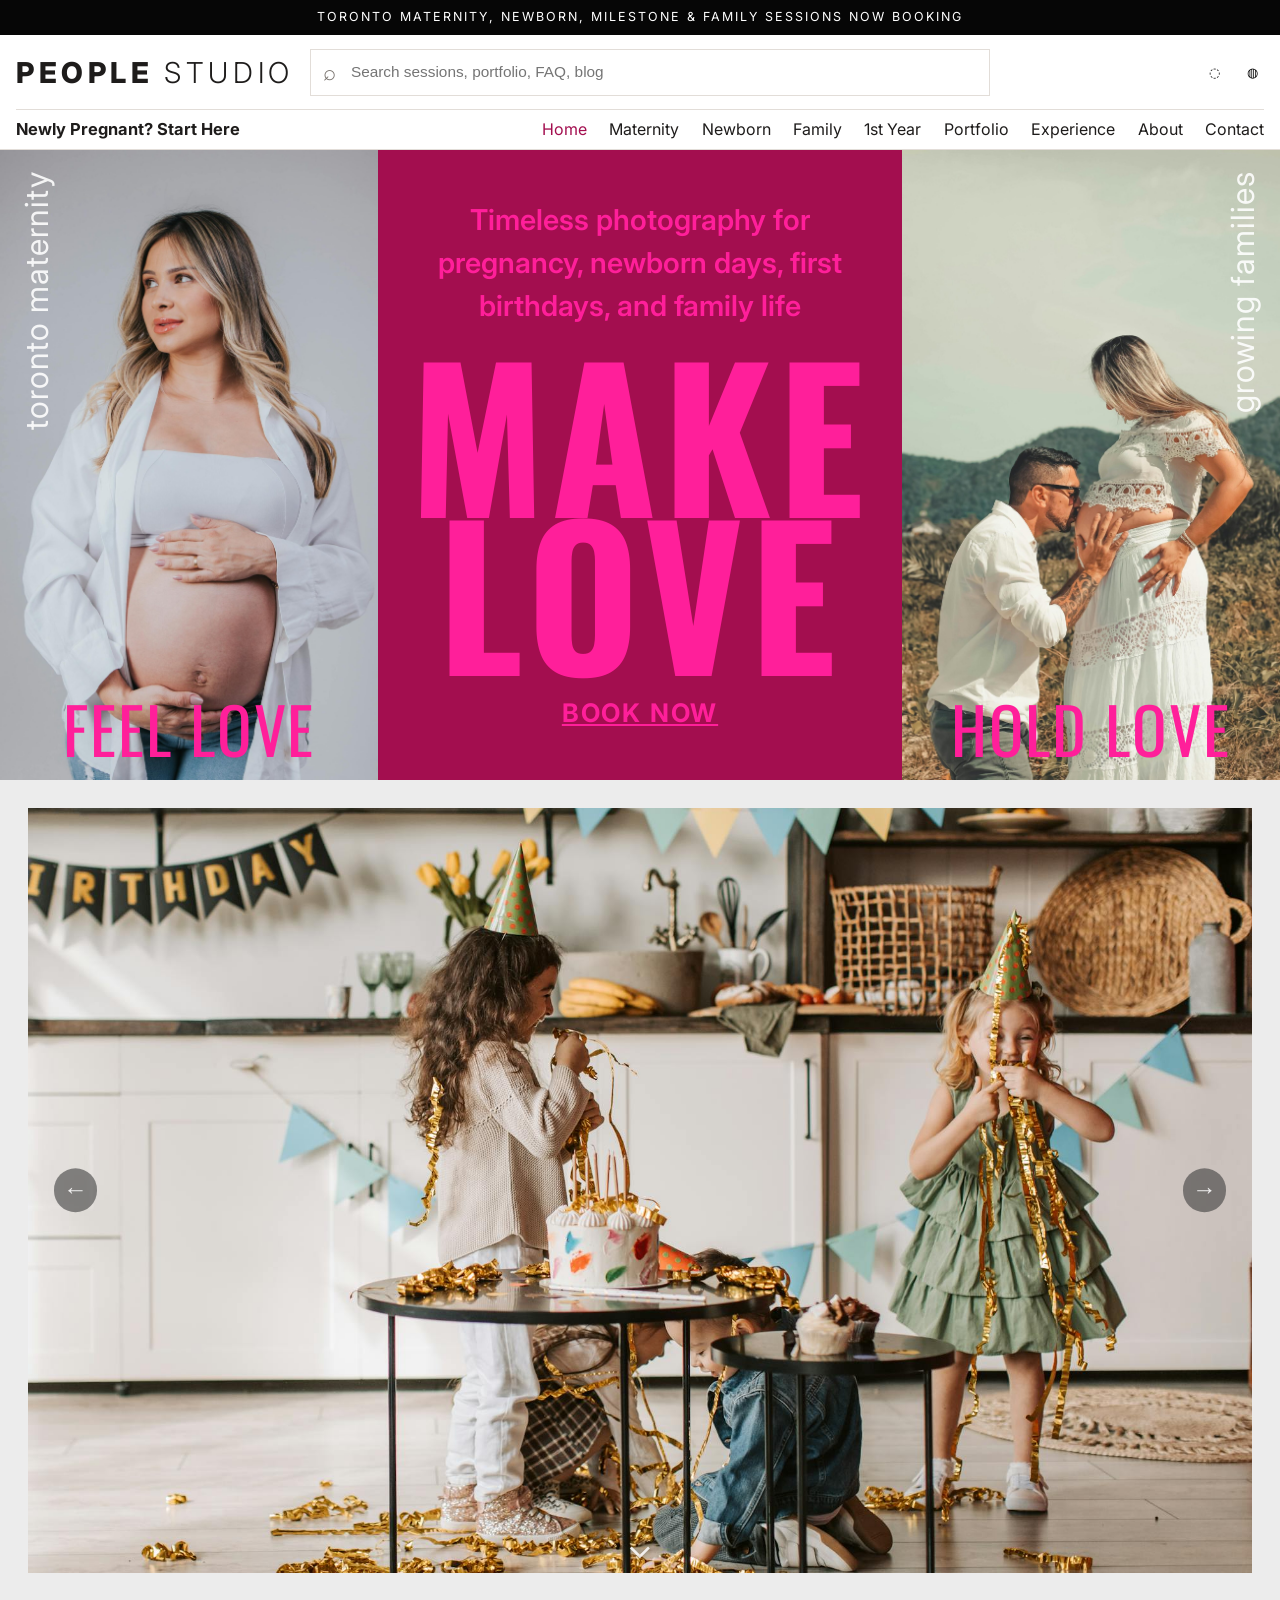
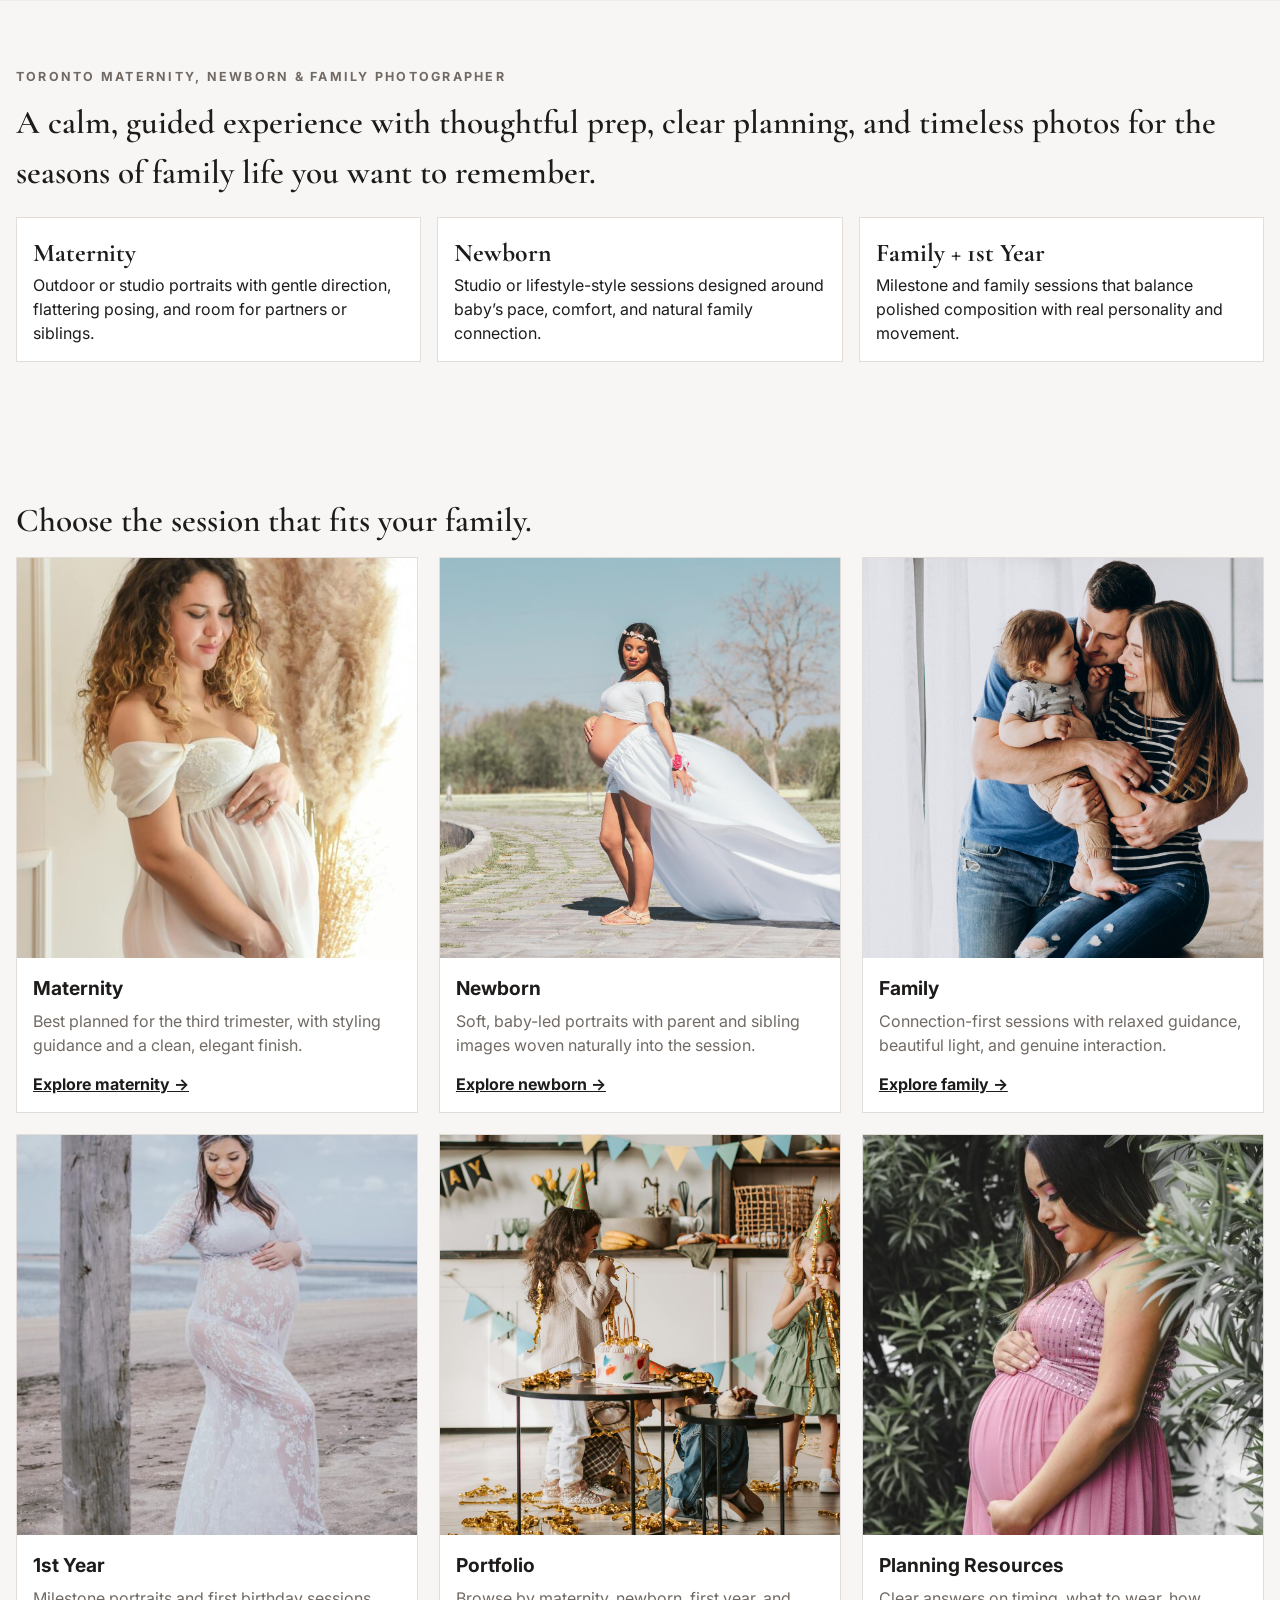
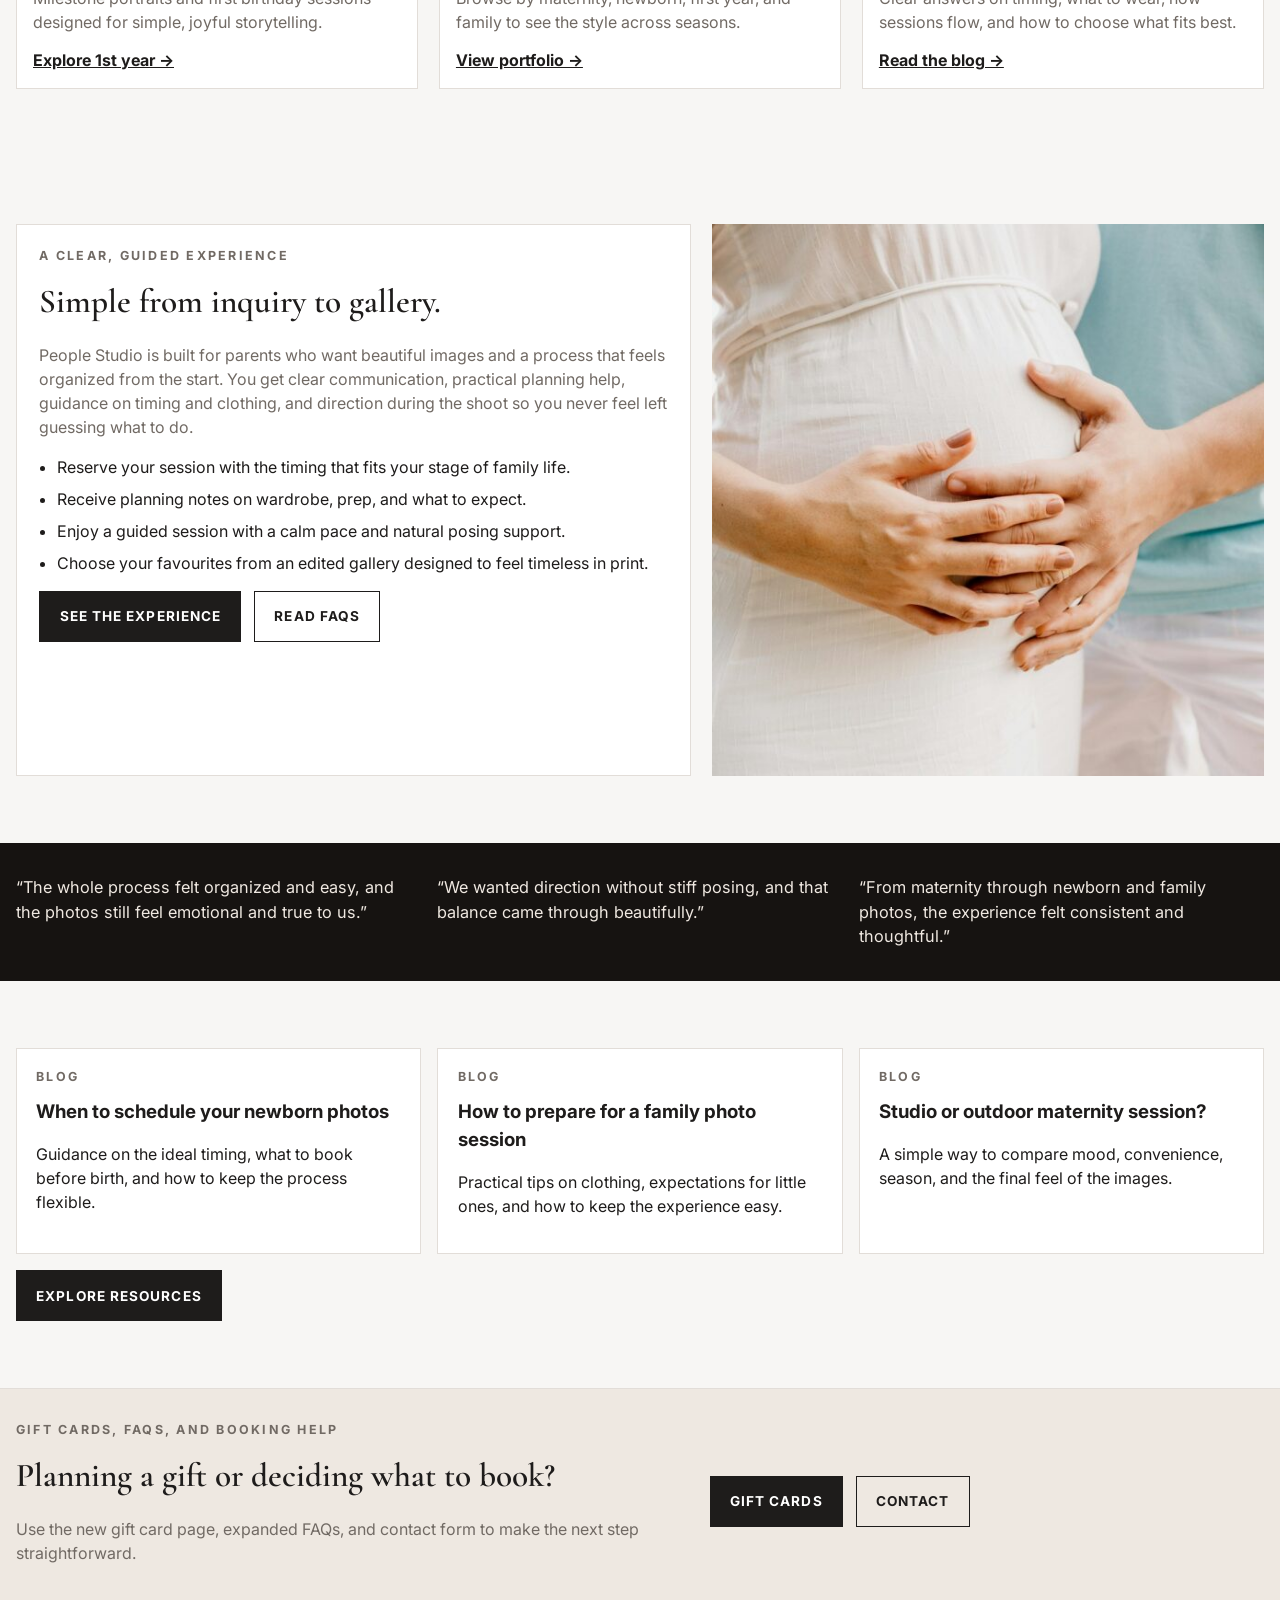
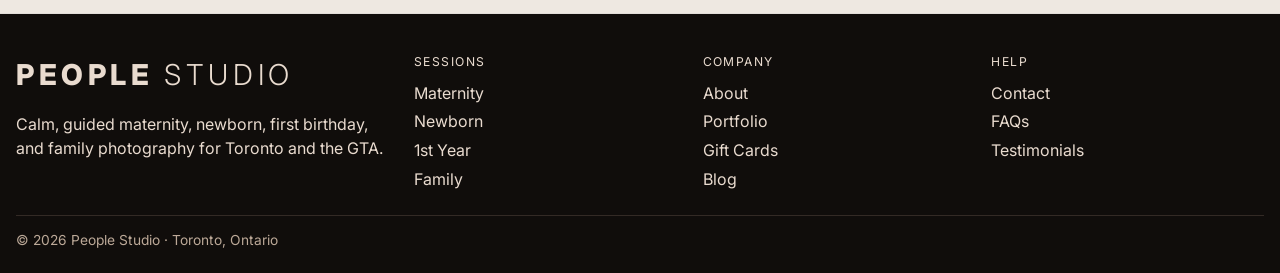
==== commit 33cfc9b1: "Redesign homepage gallery as swipeable hero-adjacent carousel" ====
--- a/index.html
+++ b/index.html
@@ -60,6 +60,26 @@
       <div class="hero-bottom">Hold Love</div>
     </article>
   </section>
+  <section class="signature-gallery" aria-label="Featured photo gallery" data-signature-gallery>
+    <div class="signature-gallery__viewport" data-signature-viewport>
+      <article class="signature-gallery__slide is-active" data-signature-slide>
+        <img src="assets/peoplestudiofamilyphotos-2.jpg" alt="Family walking together on the shoreline at sunset" loading="lazy" decoding="async">
+      </article>
+      <article class="signature-gallery__slide" data-signature-slide>
+        <img src="assets/peoplestudiomaternityheader-1-scaled.jpg" alt="Mother in a flowing ribbed dress near natural light" loading="lazy" decoding="async">
+      </article>
+      <article class="signature-gallery__slide" data-signature-slide>
+        <img src="assets/peoplestudiofamily-32.jpg" alt="Parents embracing baby during a playful family portrait" loading="lazy" decoding="async">
+      </article>
+      <article class="signature-gallery__slide" data-signature-slide>
+        <img src="assets/peoplestudiophotomain-2.jpg" alt="Newborn portrait wrapped in soft neutral fabric" loading="lazy" decoding="async">
+      </article>
+
+      <button class="signature-gallery__nav signature-gallery__nav--prev" type="button" aria-label="Previous photo" data-signature-prev>←</button>
+      <button class="signature-gallery__nav signature-gallery__nav--next" type="button" aria-label="Next photo" data-signature-next>→</button>
+      <div class="signature-gallery__hint" aria-hidden="true">⌄</div>
+    </div>
+  </section>
   <section class="section">
     <div class="container">
       <p class="kicker">Toronto maternity, newborn & family photographer</p>
@@ -82,43 +102,6 @@
   </div></div></section>
   <section class="section"><div class="container split"><article class="panel"><p class="kicker">A clear, guided experience</p><h2 class="section-title">Simple from inquiry to gallery.</h2><p>People Studio is built for parents who want beautiful images and a process that feels organized from the start. You get clear communication, practical planning help, guidance on timing and clothing, and direction during the shoot so you never feel left guessing what to do.</p><ul class="bullets"><li>Reserve your session with the timing that fits your stage of family life.</li><li>Receive planning notes on wardrobe, prep, and what to expect.</li><li>Enjoy a guided session with a calm pace and natural posing support.</li><li>Choose your favourites from an edited gallery designed to feel timeless in print.</li></ul><div class="btn-row" style="margin-top:1rem"><a class="btn" href="experience.html">See the experience</a><a class="btn-secondary" href="faq.html">Read FAQs</a></div></article><img src="assets/peoplestudiomaternityheader-4-600x600.jpg" alt="People Studio photography experience"></div></section>
   <section class="quote-band"><div class="container quote-grid"><blockquote>“The whole process felt organized and easy, and the photos still feel emotional and true to us.”</blockquote><blockquote>“We wanted direction without stiff posing, and that balance came through beautifully.”</blockquote><blockquote>“From maternity through newborn and family photos, the experience felt consistent and thoughtful.”</blockquote></div></section>
-  <section class="section gallery-feature">
-    <div class="container">
-      <div class="gallery-feature__head">
-        <div>
-          <p class="kicker">Featured Gallery</p>
-          <h2 class="section-title">Portfolio stories with an editorial feel.</h2>
-          <p class="section-copy">Browse recent maternity, newborn, family, and studio collections curated to show light, connection, and movement. Tap any frame for an immersive slideshow.</p>
-        </div>
-        <div class="btn-row">
-          <a class="btn" href="portfolio.html">View Full Gallery</a>
-          <a class="btn-secondary" href="contact.html">Book Your Session</a>
-        </div>
-      </div>
-      <div class="featured-mosaic" aria-label="Featured portfolio preview">
-        <a class="featured-mosaic__item featured-mosaic__item--large" href="portfolio.html#gallery-grid">
-          <img src="assets/peoplestudiomaternityheader-1-scaled.jpg" alt="Maternity portrait in soft natural light" loading="lazy" decoding="async">
-          <span>Maternity Collection</span>
-        </a>
-        <a class="featured-mosaic__item featured-mosaic__item--tall" href="portfolio.html#gallery-grid">
-          <img src="assets/peoplestudiophotomain-2.jpg" alt="Newborn wrapped gently in studio" loading="lazy" decoding="async">
-          <span>Newborn Collection</span>
-        </a>
-        <a class="featured-mosaic__item" href="portfolio.html#gallery-grid">
-          <img src="assets/peoplestudiofamily-32.jpg" alt="Family portrait during playful moment" loading="lazy" decoding="async">
-          <span>Family Collection</span>
-        </a>
-        <a class="featured-mosaic__item" href="portfolio.html#gallery-grid">
-          <img src="assets/peoplestudiomaternityheader-6-scaled.jpg" alt="Studio maternity portrait with dramatic styling" loading="lazy" decoding="async">
-          <span>Studio Collection</span>
-        </a>
-      </div>
-      <div class="gallery-feature__foot btn-row">
-        <a class="btn" href="portfolio.html">View Full Gallery</a>
-        <a class="btn-secondary" href="contact.html">Book Your Session</a>
-      </div>
-    </div>
-  </section>
   <section class="section"><div class="container blog-grid"><article class="blog-card"><p class="kicker">Blog</p><h3>When to schedule your newborn photos</h3><p>Guidance on the ideal timing, what to book before birth, and how to keep the process flexible.</p></article><article class="blog-card"><p class="kicker">Blog</p><h3>How to prepare for a family photo session</h3><p>Practical tips on clothing, expectations for little ones, and how to keep the experience easy.</p></article><article class="blog-card"><p class="kicker">Blog</p><h3>Studio or outdoor maternity session?</h3><p>A simple way to compare mood, convenience, season, and the final feel of the images.</p></article></div><div class="container btn-row" style="margin-top:1rem"><a class="btn" href="blog.html">Explore resources</a></div></section>
   <section class="cta-band"><div class="container"><div><p class="kicker">Gift cards, FAQs, and booking help</p><h2 class="section-title">Planning a gift or deciding what to book?</h2><p class="muted">Use the new gift card page, expanded FAQs, and contact form to make the next step straightforward.</p></div><div class="btn-row"><a class="btn" href="gift-cards.html">Gift cards</a><a class="btn-secondary" href="contact.html">Contact</a></div></div></section>
 
--- a/style.css
+++ b/style.css
@@ -333,6 +333,63 @@
   .form-grid{grid-template-columns:1fr}
 }
 
+
+.signature-gallery {
+  background: #ececec;
+  padding: clamp(1.2rem, 2.2vw, 2.4rem);
+}
+.signature-gallery__viewport {
+  position: relative;
+  width: min(100%, 1700px);
+  margin: 0 auto;
+  aspect-ratio: 16 / 10;
+  background: #d9d9d9;
+  overflow: hidden;
+}
+.signature-gallery__slide {
+  position: absolute;
+  inset: 0;
+  opacity: 0;
+  transition: opacity .45s ease;
+  pointer-events: none;
+}
+.signature-gallery__slide.is-active {
+  opacity: 1;
+  pointer-events: auto;
+}
+.signature-gallery__slide img {
+  width: 100%;
+  height: 100%;
+  object-fit: cover;
+}
+.signature-gallery__nav {
+  position: absolute;
+  top: 50%;
+  transform: translateY(-50%);
+  width: clamp(2.4rem, 3.4vw, 3.5rem);
+  height: clamp(2.4rem, 3.4vw, 3.5rem);
+  border: 0;
+  border-radius: 999px;
+  background: rgba(57, 57, 57, .58);
+  color: rgba(255,255,255,.88);
+  font-size: clamp(1.45rem, 1.9vw, 2rem);
+  cursor: pointer;
+  display: grid;
+  place-items: center;
+}
+.signature-gallery__nav--prev { left: clamp(.7rem, 2.5vw, 1.6rem); }
+.signature-gallery__nav--next { right: clamp(.7rem, 2.5vw, 1.6rem); }
+.signature-gallery__hint {
+  position: absolute;
+  left: 50%;
+  transform: translateX(-50%);
+  bottom: .6rem;
+  color: rgba(255, 255, 255, .85);
+  font-size: 2.15rem;
+  line-height: 1;
+  text-shadow: 0 1px 4px rgba(0,0,0,.3);
+}
+
 .gallery-feature { background: linear-gradient(180deg, #f6f2ee 0%, #f7f6f4 100%); }
 .gallery-feature__head {
   display: flex;
@@ -482,6 +539,18 @@
   .portfolio-shot.is-tall { grid-column: span 1; grid-row: span 1; min-height: 300px; }
 }
 
+
+@media (max-width: 840px) {
+  .signature-gallery { padding: .65rem .65rem 1rem; }
+  .signature-gallery__viewport { aspect-ratio: 4 / 5.2; }
+  .signature-gallery__nav {
+    top: auto;
+    bottom: 3.2rem;
+    transform: none;
+    width: 2.7rem;
+    height: 2.7rem;
+  }
+}
 @media (max-width: 840px) {
   .stats,.blog-grid,.faq-grid { grid-template-columns: 1fr; }
   .featured-mosaic { grid-template-columns: 1fr; }
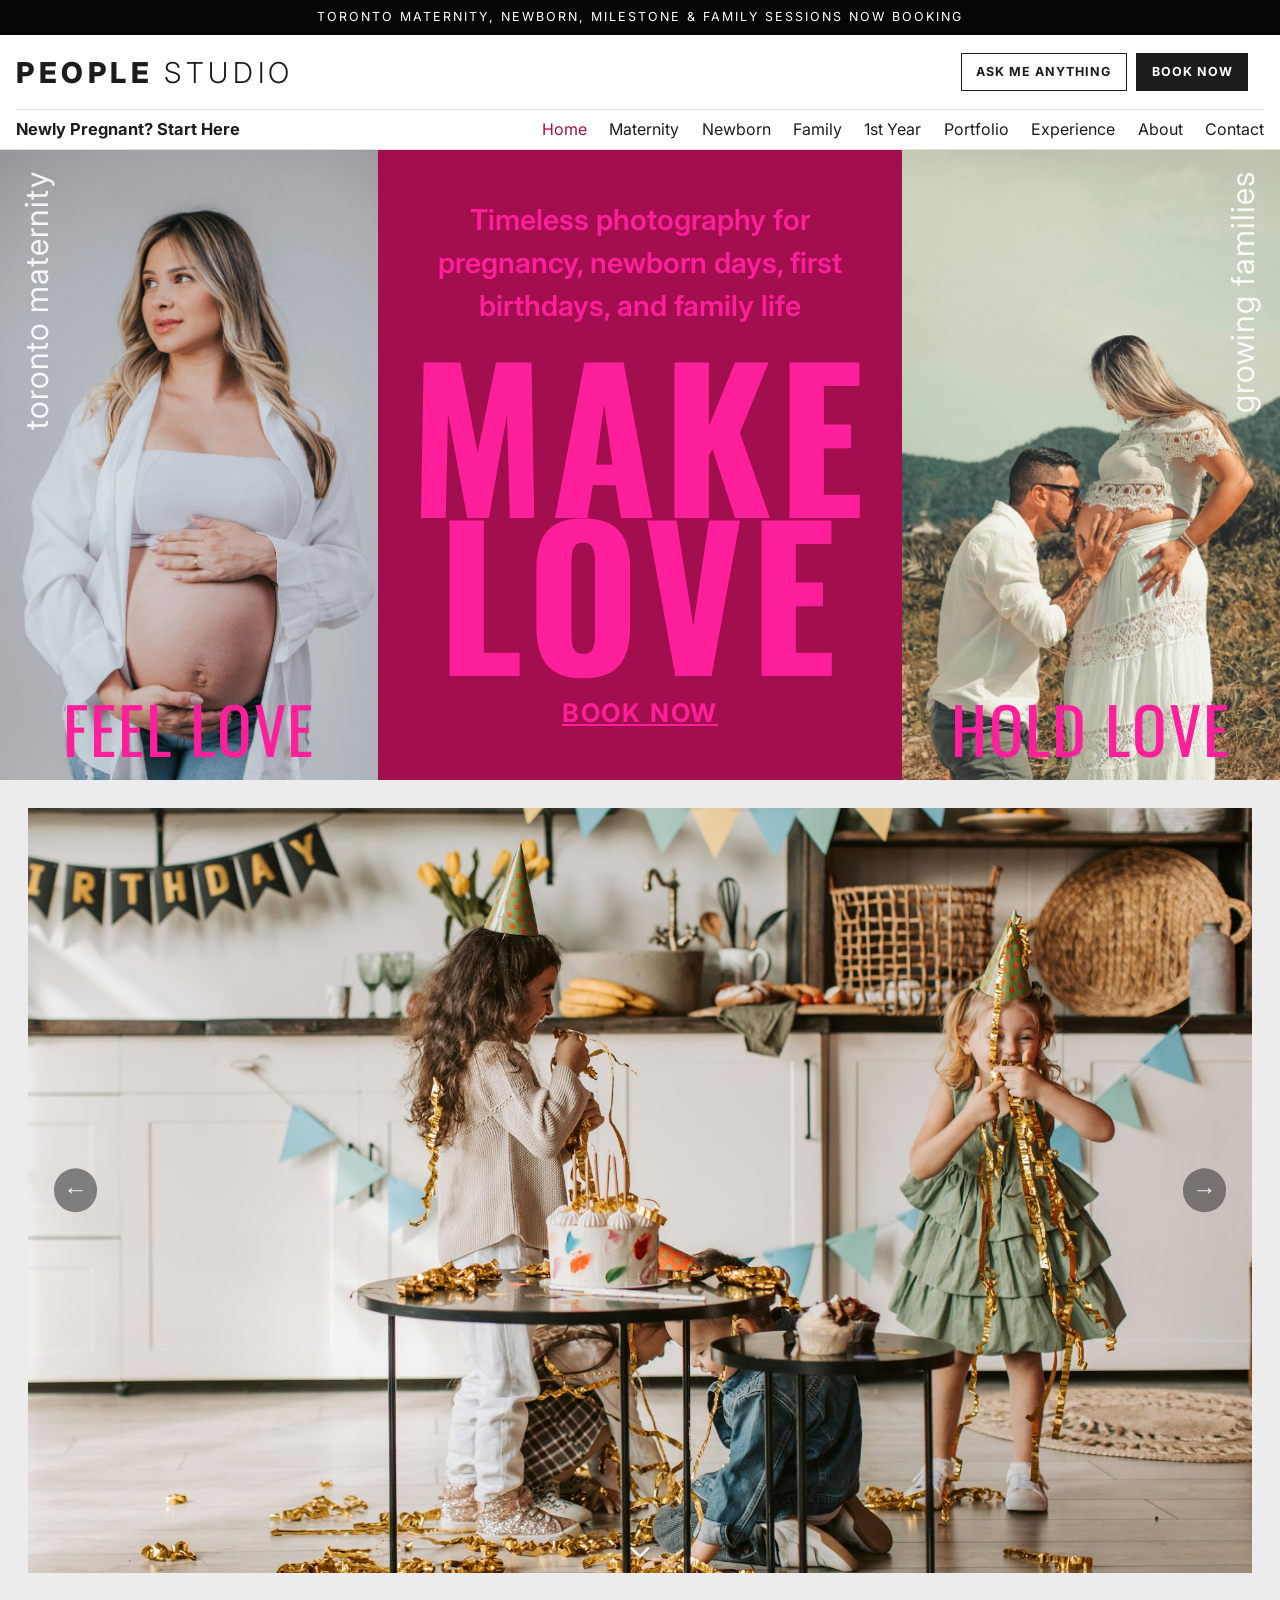
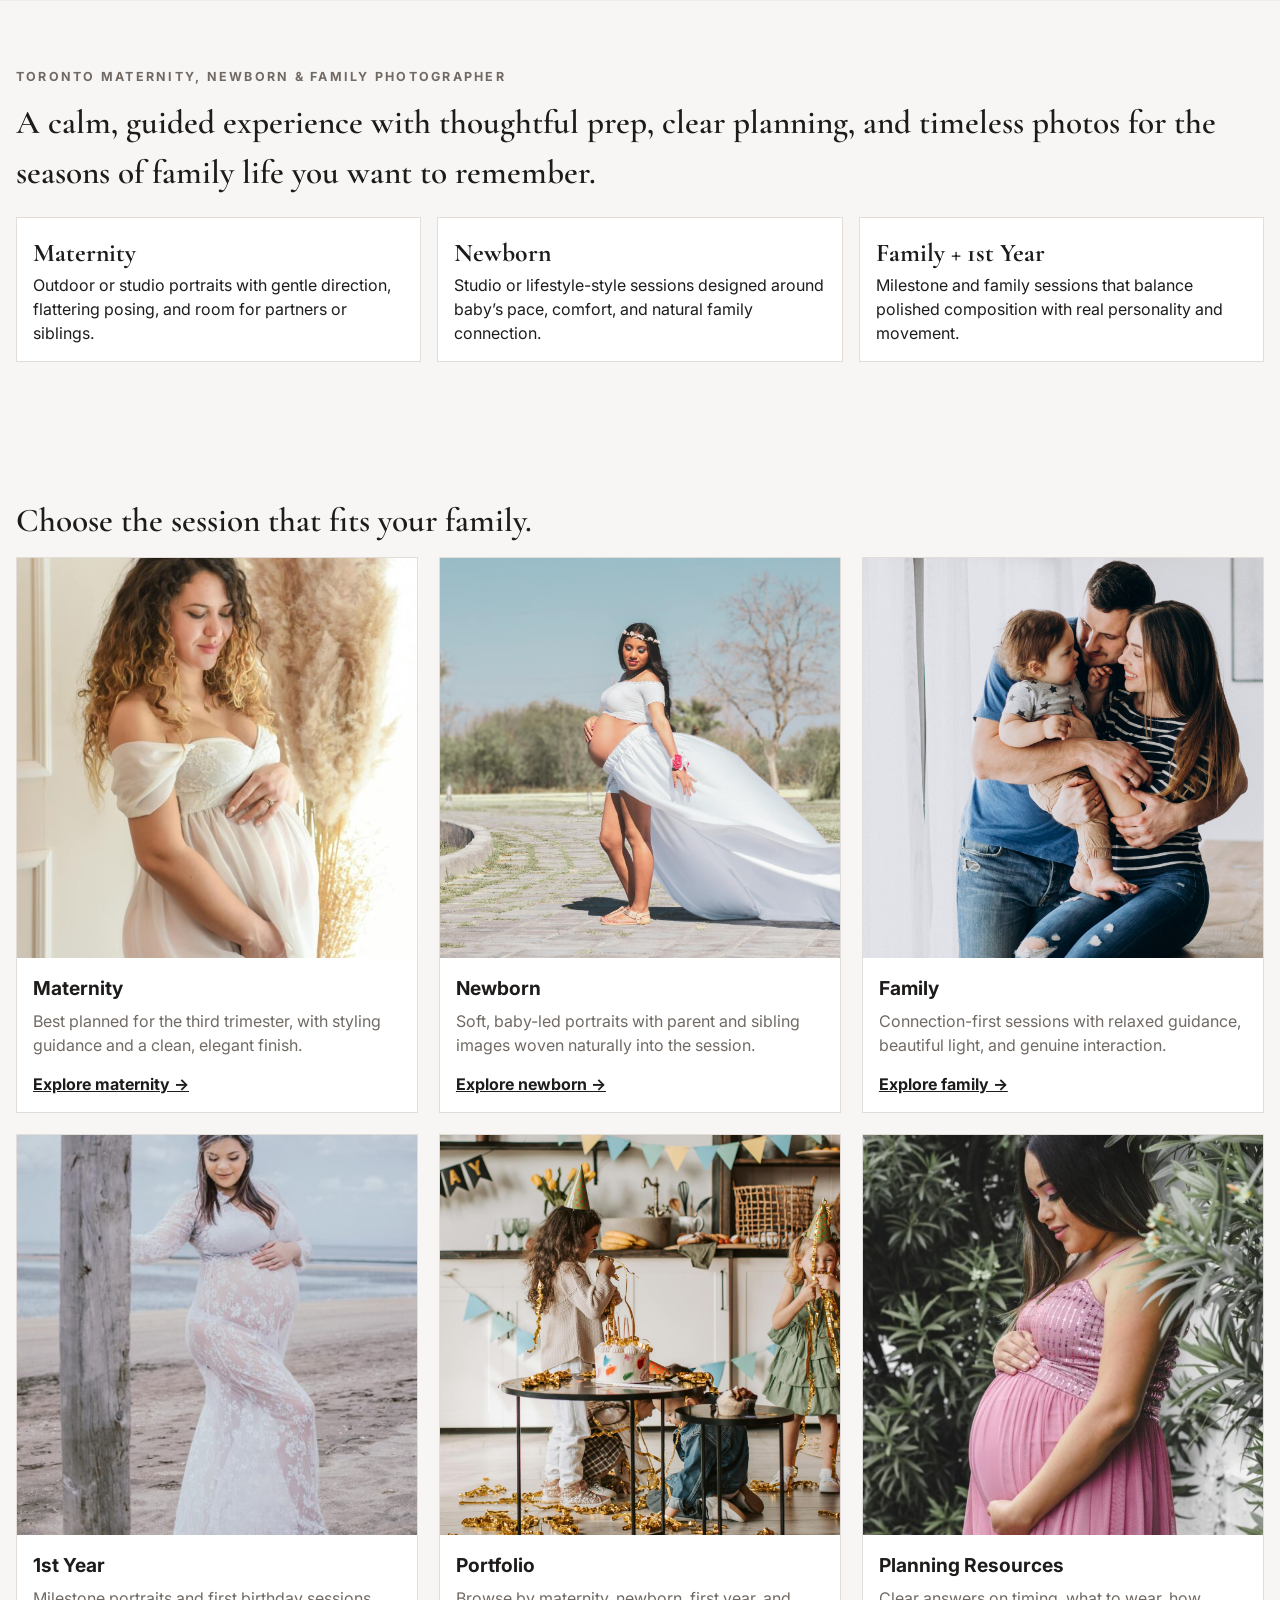
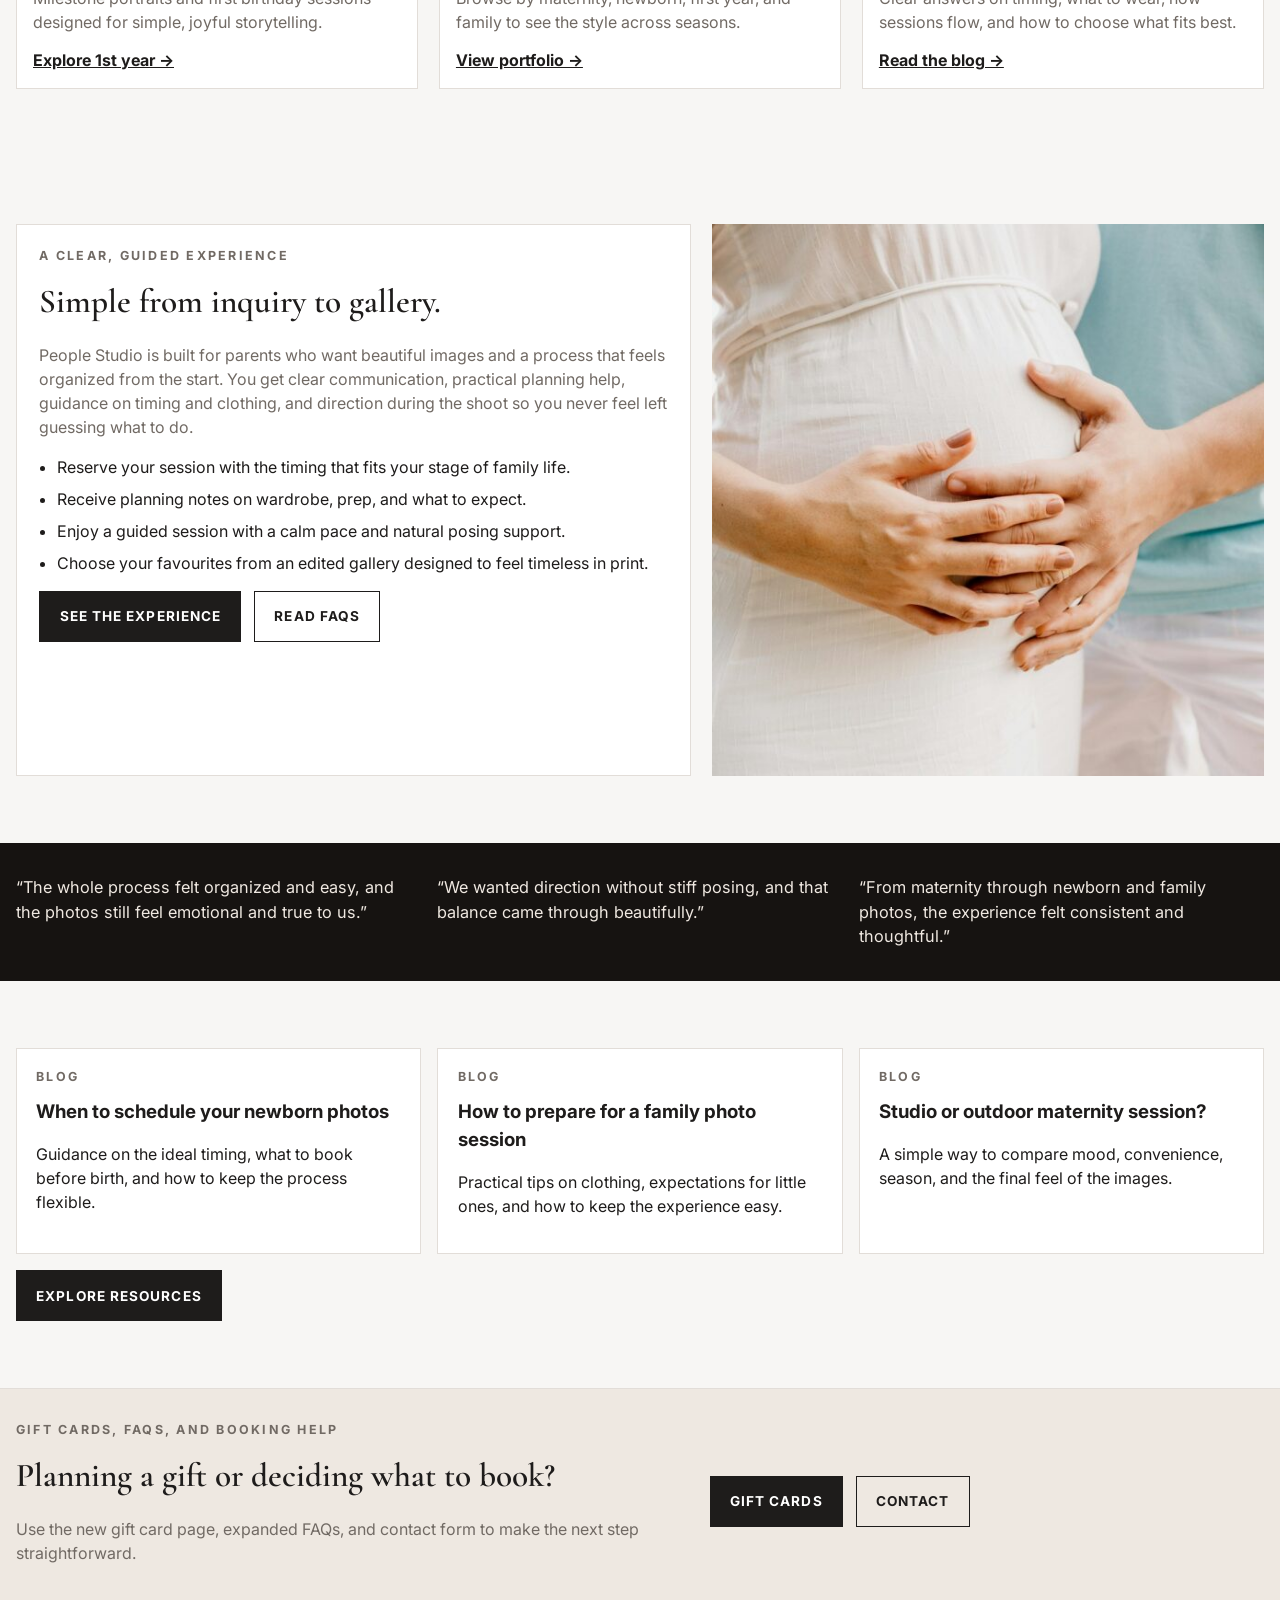
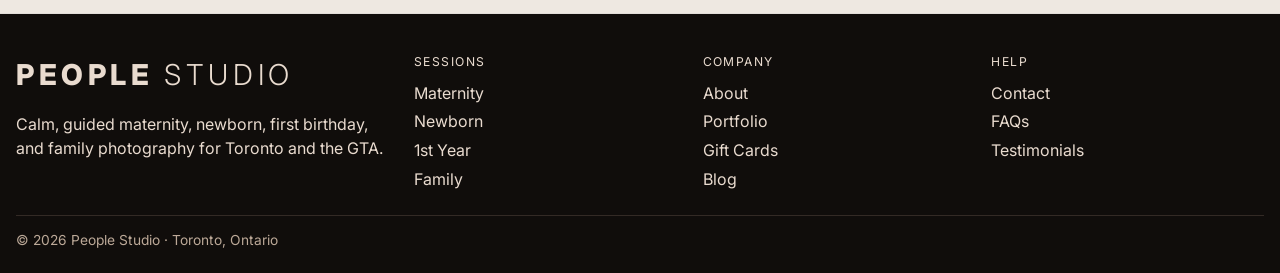
==== commit 5415f97b: "Update header quick actions with Ask me anything and Book Now buttons" ====
--- a/index.html
+++ b/index.html
@@ -15,10 +15,9 @@
 <header class="site-header">
   <div class="container site-header__top">
     <a class="logo" href="index.html">People <span>Studio</span></a>
-    <div class="search-wrap"><input type="search" placeholder="Search sessions, portfolio, FAQ, blog"></div>
-    <div class="header-icons" aria-label="Quick links">
-      <button aria-label="Account">◌</button>
-      <button aria-label="Inquiries">◍</button>
+    <div class="header-actions" aria-label="Quick links">
+      <a class="header-action-btn" href="mailto:gemstudiotoronto@gmail.com">Ask me anything</a>
+      <a class="header-action-btn header-action-btn--primary" href="contact.html">Book Now</a>
     </div>
     <button class="nav-toggle" type="button" data-nav-toggle aria-expanded="false" aria-controls="mobile-nav">☰</button>
   </div>
--- a/style.css
+++ b/style.css
@@ -61,23 +61,21 @@
   white-space: nowrap;
 }
 .logo span { font-weight: 300; }
-.search-wrap { position: relative; max-width: 680px; width: 100%; }
-.search-wrap input {
-  width: 100%;
-  border: 1px solid var(--line);
-  padding: .85rem 1rem .85rem 2.5rem;
-  font-size: .96rem;
-}
-.search-wrap::before {
-  content: "⌕";
-  position: absolute;
-  left: .82rem;
-  top: .44rem;
-  font-size: 1.35rem;
-  color: #76706b;
-}
-.header-icons { display: flex; gap: .95rem; font-size: 1.2rem; }
-.header-icons button { border: 0; background: transparent; cursor: pointer; }
+.header-actions { display: flex; gap: .6rem; justify-self: end; }
+.header-action-btn {
+  display: inline-block;
+  border: 1px solid var(--text);
+  padding: .55rem .9rem;
+  font-size: .78rem;
+  font-weight: 700;
+  letter-spacing: .08em;
+  text-transform: uppercase;
+  background: transparent;
+}
+.header-action-btn--primary {
+  background: var(--text);
+  color: #fff;
+}
 
 .site-header__bottom {
   display: flex;
@@ -290,10 +288,11 @@
 }
 
 @media (max-width: 840px) {
-  .search-wrap { display: none; }
+  .header-actions { gap: .45rem; }
+  .header-action-btn { font-size: .7rem; padding: .5rem .65rem; }
   .mobile-hero { display: block; }
   .hero-triptych { display: none; }
-  .site-header__top { grid-template-columns: auto 1fr auto; }
+  .site-header__top { grid-template-columns: auto 1fr auto auto; }
 
 .hero-triptych { grid-template-columns: 1fr; }
   .hero-panel { min-height: 360px; }
